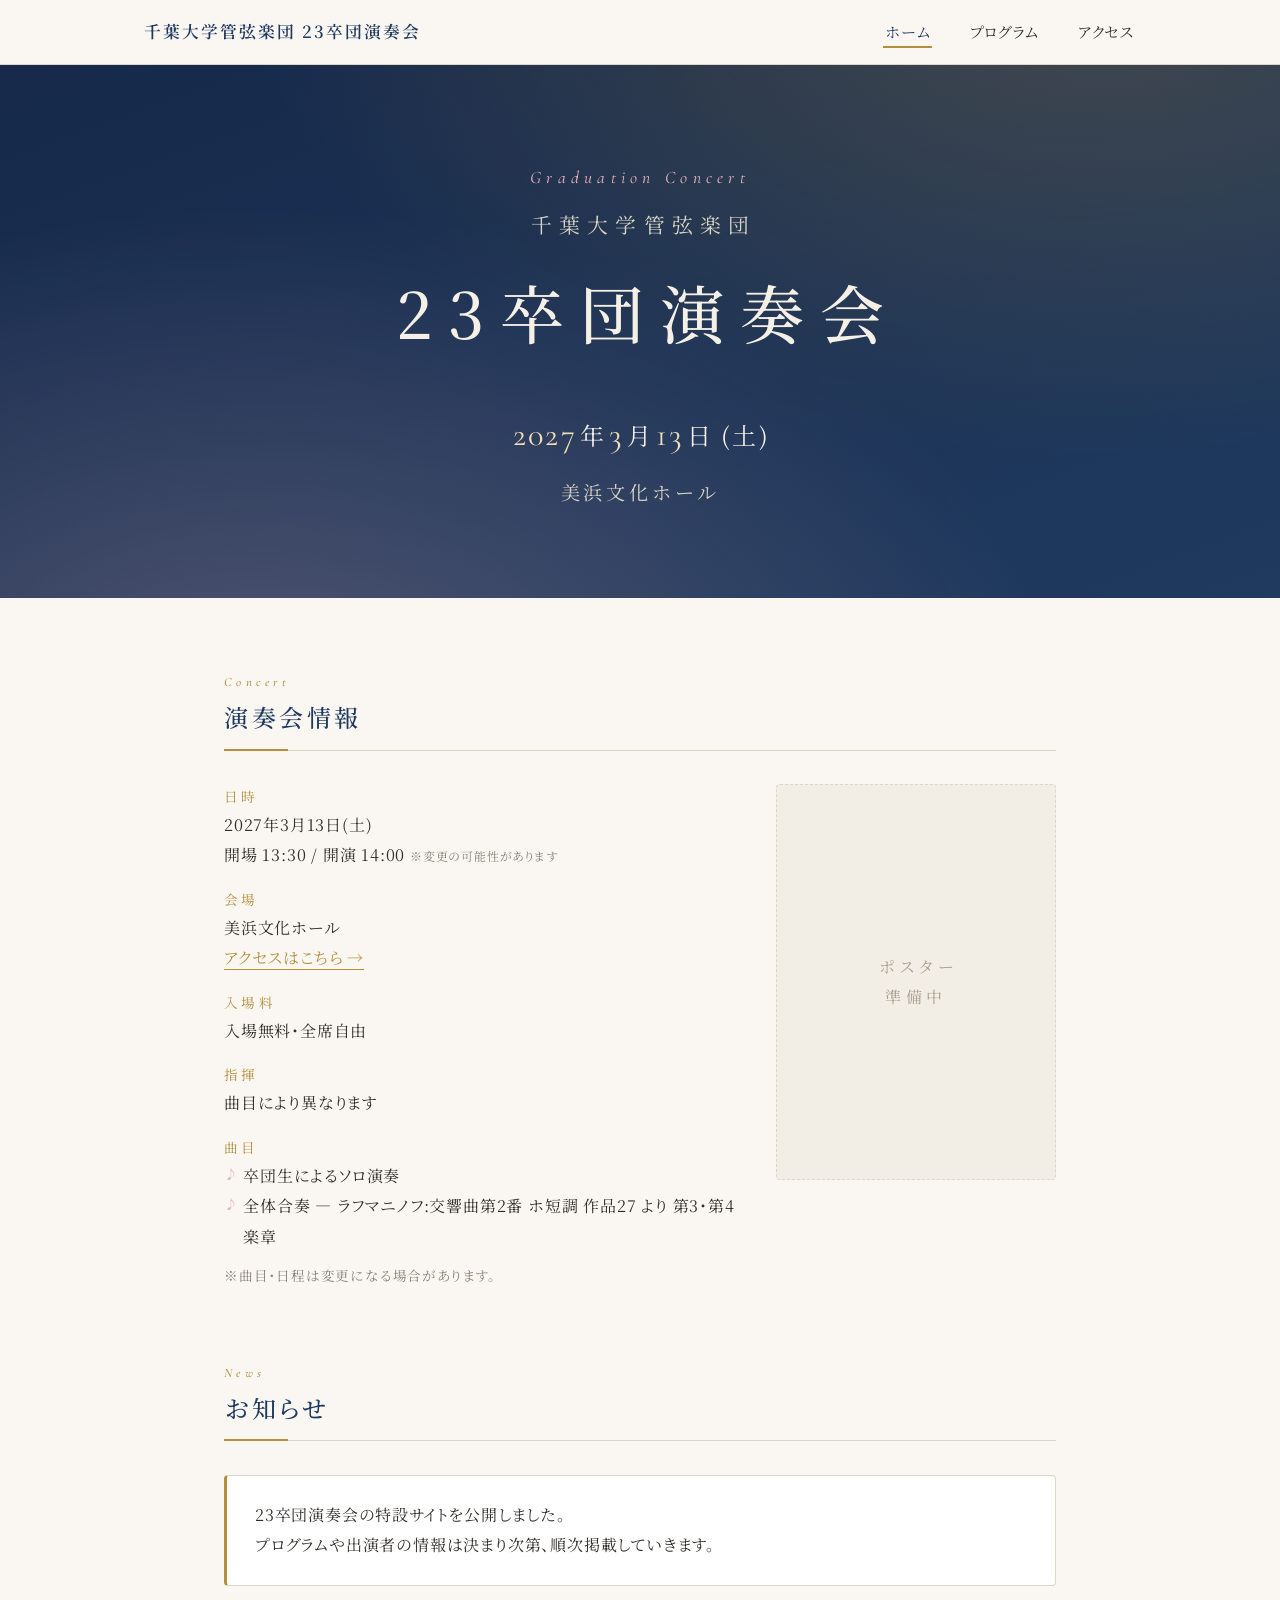
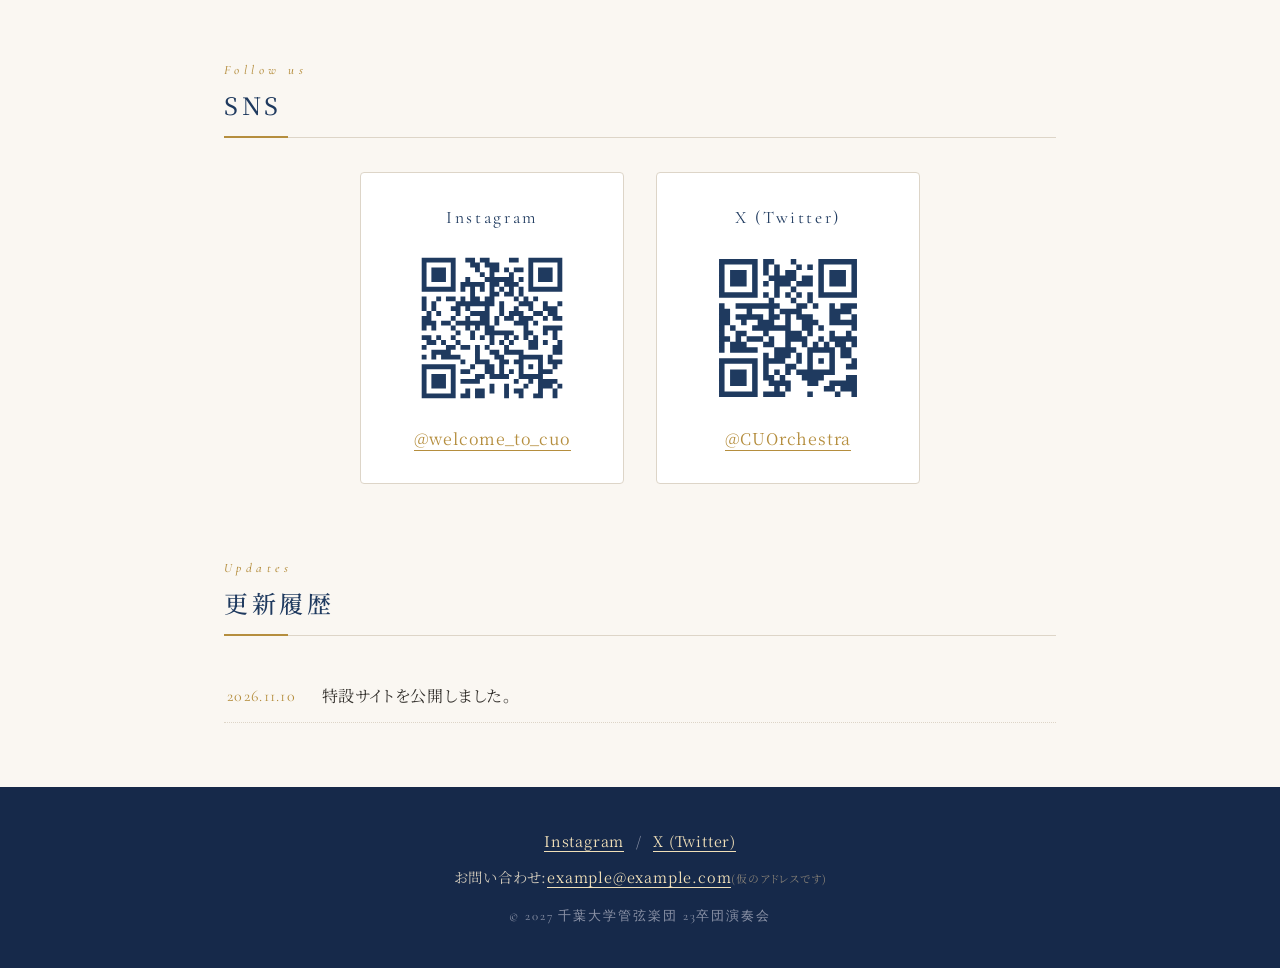
==== index.html @ 86082052 "全曲を調性・作品番号つきの正式名称に変更 Co-Authored-By: Claude Fable 5 <noreply@anthropic.com>" ====
<!DOCTYPE html>
<html lang="ja">
<head>
	<meta charset="utf-8">
	<meta name="viewport" content="width=device-width, initial-scale=1">
	<title>千葉大学管弦楽団 23卒団演奏会|2027年3月13日 美浜文化ホール</title>
	<meta name="description" content="千葉大学管弦楽団23卒団演奏会 — 2027年3月13日(土) 美浜文化ホールにて開催。卒団生によるソロステージとラフマニノフ交響曲第2番をお届けします。">
	<link rel="icon" href="data:image/svg+xml,<svg xmlns='http://www.w3.org/2000/svg' viewBox='0 0 100 100'><text y='.9em' font-size='90'>🎻</text></svg>">
	<link rel="preconnect" href="https://fonts.googleapis.com">
	<link rel="preconnect" href="https://fonts.gstatic.com" crossorigin>
	<link href="https://fonts.googleapis.com/css2?family=Noto+Serif+JP:wght@400;500;600&family=Cormorant+Garamond:ital,wght@0,500;0,600;1,500&display=swap" rel="stylesheet">
	<link rel="stylesheet" href="css/style.css">
</head>
<body>

	<!-- ===== スマホ用メニュー ===== -->
	<div class="sp-menu">
		<input type="checkbox" id="navtgl">
		<label for="navtgl" class="menu-open"><span></span></label>
		<label for="navtgl" class="menu-close"></label>
		<nav class="menu">
			<ul>
				<li><a href="index.html">ホーム</a></li>
				<li><a href="program.html">プログラム</a></li>
				<li><a href="access.html">アクセス</a></li>
			</ul>
		</nav>
	</div>

	<!-- ===== PC用メニュー ===== -->
	<header class="site-header">
		<div class="header-inner">
			<a href="index.html" class="site-title">千葉大学管弦楽団 23卒団演奏会</a>
			<nav>
				<ul class="navbar">
					<li><a href="index.html" class="current">ホーム</a></li>
					<li><a href="program.html">プログラム</a></li>
					<li><a href="access.html">アクセス</a></li>
				</ul>
			</nav>
		</div>
	</header>

	<!-- ===== メインビジュアル ===== -->
	<div class="hero">
		<p class="hero-sub">Graduation Concert</p>
		<p class="hero-org">千葉大学管弦楽団</p>
		<h1 class="hero-title">23卒団演奏会</h1>
		<p class="hero-date"><span class="num">2027</span>年<span class="num">3</span>月<span class="num">13</span>日<span class="dow">(土)</span></p>
		<p class="hero-place">美浜文化ホール</p>
	</div>

	<main>

		<!-- ===== 演奏会情報 ===== -->
		<section class="section">
			<h2 class="headline"><span class="en">Concert</span>演奏会情報</h2>

			<div class="concert-grid">
				<div class="concert-info">
					<!-- ▼▼▼ ここから演奏会情報の編集部分 ▼▼▼ -->
					<dl class="info-list">
						<dt>日時</dt>
						<dd>2027年3月13日(土)<br>
							開場 13:30 / 開演 14:00 <small>※変更の可能性があります</small></dd>
						<dt>会場</dt>
						<dd>美浜文化ホール<br>
							<a href="access.html" class="text-link">アクセスはこちら →</a></dd>
						<dt>入場料</dt>
						<dd>入場無料・全席自由</dd>
						<dt>指揮</dt>
						<dd>曲目により異なります</dd>
						<dt>曲目</dt>
						<dd>
							<ul class="program-list">
								<li>卒団生によるソロ演奏</li>
								<li>全体合奏 — ラフマニノフ:交響曲第2番 ホ短調 作品27 より 第3・第4楽章</li>
							</ul>
							<p class="note">※曲目・日程は変更になる場合があります。</p>
						</dd>
					</dl>
					<!-- ▲▲▲ ここまで演奏会情報の編集部分 ▲▲▲ -->
				</div>

				<div class="poster">
					<!-- ▼▼▼ ポスターができたら下の div を消して <img src="img/poster.jpg" alt="23卒団演奏会ポスター"> に差し替え ▼▼▼ -->
					<div class="poster-placeholder">
						<p>ポスター<br>準備中</p>
					</div>
					<!-- ▲▲▲ ここまでポスター ▲▲▲ -->
				</div>
			</div>
		</section>

		<!-- ===== お知らせ ===== -->
		<section class="section">
			<h2 class="headline"><span class="en">News</span>お知らせ</h2>
			<!-- ▼▼▼ ここからお知らせの編集部分 ▼▼▼ -->
			<div class="news-box">
				<p>23卒団演奏会の特設サイトを公開しました。<br>
				プログラムや出演者の情報は決まり次第、順次掲載していきます。</p>
			</div>
			<!-- ▲▲▲ ここまでお知らせの編集部分 ▲▲▲ -->
		</section>

		<!-- ===== SNS ===== -->
		<section class="section">
			<h2 class="headline"><span class="en">Follow us</span>SNS</h2>
			<!-- ▼▼▼ ここからSNSの編集部分 ▼▼▼ -->
			<div class="sns-grid">
				<div class="sns-card">
					<p class="sns-name">Instagram</p>
					<img src="img/qr-instagram.svg" alt="InstagramのQRコード" class="sns-qr">
					<a href="https://www.instagram.com/welcome_to_cuo/" target="_blank" rel="noopener" class="text-link">@welcome_to_cuo</a>
				</div>
				<div class="sns-card">
					<p class="sns-name">X (Twitter)</p>
					<img src="img/qr-x.svg" alt="X(Twitter)のQRコード" class="sns-qr">
					<a href="https://x.com/CUOrchestra" target="_blank" rel="noopener" class="text-link">@CUOrchestra</a>
				</div>
			</div>
			<!-- ▲▲▲ ここまでSNSの編集部分 ▲▲▲ -->
		</section>

		<!-- ===== 更新履歴 ===== -->
		<section class="section">
			<h2 class="headline"><span class="en">Updates</span>更新履歴</h2>
			<!-- ▼▼▼ 新しい更新を一番上に追加していく ▼▼▼ -->
			<ul class="update-list">
				<li>
					<time datetime="2026-11-10">2026.11.10</time>
					<p>特設サイトを公開しました。</p>
				</li>
			</ul>
			<!-- ▲▲▲ ここまで更新履歴 ▲▲▲ -->
		</section>

	</main>

	<footer class="site-footer">
		<!-- ▼▼▼ 連絡先を入れてください ▼▼▼ -->
		<p class="footer-sns">
			<a href="https://www.instagram.com/welcome_to_cuo/" target="_blank" rel="noopener" class="text-link">Instagram</a><span class="sep">/</span><a href="https://x.com/CUOrchestra" target="_blank" rel="noopener" class="text-link">X (Twitter)</a>
		</p>
		<p class="footer-contact">お問い合わせ:<a href="mailto:example@example.com" class="text-link">example@example.com</a><small>(仮のアドレスです)</small></p>
		<p class="copyright">&copy; 2027 千葉大学管弦楽団 23卒団演奏会</p>
		<!-- ▲▲▲ ここまでフッター ▲▲▲ -->
	</footer>

</body>
</html>
---- css/style.css ----
/* =========================================================
   卒業演奏会 2027 サイト共通スタイル
   配色を変えたいときは下の :root の色コードを書き換えるだけでOK
   ========================================================= */
:root {
	--bg: #faf7f2;          /* ページ背景(生成り) */
	--ink: #33302c;         /* 基本の文字色 */
	--navy: #1f3a5f;        /* メインカラー(紺) */
	--navy-deep: #16294a;   /* 濃い紺(ヒーロー背景) */
	--gold: #b58e3e;        /* アクセント(金) */
	--sakura: #e8b4bc;      /* さしいろ(桜) */
	--line: #ddd5c8;        /* 罫線 */
	--serif: "Noto Serif JP", "Hiragino Mincho ProN", "Yu Mincho", serif;
	--latin: "Cormorant Garamond", Georgia, serif;
}

* { margin: 0; padding: 0; box-sizing: border-box; }

html { scroll-behavior: smooth; }

body {
	font-family: var(--serif);
	background: var(--bg);
	color: var(--ink);
	line-height: 1.9;
	letter-spacing: 0.05em;
	font-feature-settings: "palt";
}

img { max-width: 100%; height: auto; display: block; }
ul { list-style: none; }
a { color: var(--navy); }

small { font-size: 0.75em; color: #8a8378; }

.text-link {
	color: var(--gold);
	text-decoration: none;
	border-bottom: 1px solid currentColor;
	transition: opacity 0.2s;
}
.text-link:hover { opacity: 0.6; }

.note { font-size: 0.85rem; color: #8a8378; margin-top: 0.8em; }

/* =========================
   ヘッダー(PC)
   ========================= */
.site-header {
	position: sticky;
	top: 0;
	z-index: 100;
	background: rgba(250, 247, 242, 0.92);
	backdrop-filter: blur(8px);
	border-bottom: 1px solid var(--line);
}

.header-inner {
	max-width: 1040px;
	margin: 0 auto;
	padding: 0 24px;
	display: flex;
	align-items: center;
	justify-content: space-between;
	height: 64px;
}

.site-title {
	font-size: 1.05rem;
	font-weight: 600;
	text-decoration: none;
	color: var(--navy);
	letter-spacing: 0.12em;
}

.navbar {
	display: flex;
	gap: 2.2em;
}

.navbar a {
	text-decoration: none;
	font-size: 0.95rem;
	color: var(--ink);
	padding: 4px 2px;
	border-bottom: 2px solid transparent;
	transition: color 0.2s, border-color 0.2s;
}

.navbar a:hover,
.navbar a.current {
	color: var(--navy);
	border-bottom-color: var(--gold);
}

/* =========================
   スマホ用メニュー
   ========================= */
.sp-menu { display: none; }

/* =========================
   メインビジュアル
   ========================= */
.hero {
	background:
		radial-gradient(ellipse at 20% 120%, rgba(232, 180, 188, 0.25), transparent 55%),
		radial-gradient(ellipse at 85% -20%, rgba(181, 142, 62, 0.28), transparent 55%),
		linear-gradient(160deg, var(--navy-deep), var(--navy));
	color: #f5f0e6;
	text-align: center;
	padding: 96px 24px 88px;
}

.hero-sub {
	font-family: var(--latin);
	font-style: italic;
	font-size: 1.1rem;
	letter-spacing: 0.3em;
	color: var(--sakura);
	margin-bottom: 0.6em;
}

.hero-org {
	font-size: clamp(1rem, 2.8vw, 1.3rem);
	letter-spacing: 0.35em;
	text-indent: 0.35em;
	color: #d8d2c4;
	margin-bottom: 0.3em;
}

.hero-title {
	font-size: clamp(2.4rem, 7vw, 4rem);
	font-weight: 500;
	letter-spacing: 0.25em;
	text-indent: 0.25em; /* 中央揃えのバランス調整 */
	margin-bottom: 0.5em;
}

.hero-date {
	font-size: clamp(1.1rem, 3vw, 1.5rem);
	letter-spacing: 0.1em;
}

.hero-date .num {
	font-family: var(--latin);
	font-size: 1.35em;
	color: #f0dfb8;
	padding: 0 0.08em;
}

.hero-date .dow { margin-left: 0.3em; }

.hero-place {
	margin-top: 0.4em;
	font-size: clamp(1rem, 2.5vw, 1.2rem);
	letter-spacing: 0.2em;
	color: #d8d2c4;
}

/* 下層ページの小さいヒーロー */
.page-hero {
	background: linear-gradient(160deg, var(--navy-deep), var(--navy));
	color: #f5f0e6;
	text-align: center;
	padding: 56px 24px 48px;
}

.page-title {
	font-size: clamp(1.6rem, 4vw, 2.2rem);
	font-weight: 500;
	letter-spacing: 0.3em;
	text-indent: 0.3em;
}

/* =========================
   セクション共通
   ========================= */
main {
	max-width: 880px;
	margin: 0 auto;
	padding: 24px 24px 64px;
}

.section { margin-top: 72px; }
.section:first-child { margin-top: 48px; }

.headline {
	font-size: 1.5rem;
	font-weight: 500;
	letter-spacing: 0.15em;
	color: var(--navy);
	padding-bottom: 0.4em;
	border-bottom: 1px solid var(--line);
	position: relative;
	margin-bottom: 1.4em;
}

.headline::after {
	content: "";
	position: absolute;
	left: 0;
	bottom: -1px;
	width: 64px;
	height: 2px;
	background: var(--gold);
}

.headline .en {
	display: block;
	font-family: var(--latin);
	font-style: italic;
	font-size: 0.8rem;
	letter-spacing: 0.35em;
	color: var(--gold);
}

.lead { margin-bottom: 1.4em; }

/* =========================
   演奏会情報
   ========================= */
.concert-grid {
	display: grid;
	grid-template-columns: 1fr 280px;
	gap: 40px;
	align-items: start;
}

.info-list dt {
	font-size: 0.85rem;
	letter-spacing: 0.25em;
	color: var(--gold);
	margin-top: 1.2em;
}

.info-list dt:first-child { margin-top: 0; }

.info-list dd { margin-left: 0; }

.program-list li {
	padding-left: 1.2em;
	position: relative;
}

.program-list li::before {
	content: "♪";
	position: absolute;
	left: 0;
	color: var(--sakura);
	font-size: 0.85em;
}

.poster-placeholder {
	aspect-ratio: 1 / 1.414; /* A判ポスター比率 */
	border: 1px dashed var(--line);
	background: #f3eee5;
	display: grid;
	place-items: center;
	text-align: center;
	color: #a89f8f;
	letter-spacing: 0.3em;
	text-indent: 0.3em;
	border-radius: 4px;
}

.poster img {
	border-radius: 4px;
	box-shadow: 0 8px 24px rgba(51, 48, 44, 0.15);
}

/* =========================
   お知らせ・更新履歴
   ========================= */
.news-box {
	background: #fff;
	border: 1px solid var(--line);
	border-left: 3px solid var(--gold);
	border-radius: 4px;
	padding: 24px 28px;
}

.update-list li {
	display: flex;
	gap: 1.6em;
	padding: 0.7em 0.2em;
	border-bottom: 1px dotted var(--line);
}

.update-list time {
	font-family: var(--latin);
	color: var(--gold);
	white-space: nowrap;
	letter-spacing: 0.08em;
}

.update-list p { margin: 0; }

/* =========================
   プログラムページ
   ========================= */
.solo-table {
	width: 100%;
	border-collapse: collapse;
	background: #fff;
	border: 1px solid var(--line);
	border-radius: 4px;
	overflow: hidden;
	font-size: 0.95rem;
}

.solo-table th,
.solo-table td {
	padding: 0.8em 1.2em;
	text-align: left;
	border-bottom: 1px solid var(--line);
}

.solo-table th {
	background: var(--navy);
	color: #f5f0e6;
	font-weight: 500;
	letter-spacing: 0.15em;
	font-size: 0.85rem;
}

.solo-table tr:last-child td { border-bottom: none; }

.solo-table tr.break td {
	text-align: center;
	background: #faf7ef;
	color: var(--gold);
	font-size: 0.85rem;
	letter-spacing: 0.3em;
	padding: 0.5em 1.2em;
}

.piece-card {
	background: #fff;
	border: 1px solid var(--line);
	border-radius: 4px;
	padding: 36px 32px;
	text-align: center;
}

.composer {
	font-size: 0.9rem;
	letter-spacing: 0.25em;
	color: var(--gold);
}

.piece-title {
	font-size: clamp(1.15rem, 3vw, 1.45rem);
	color: var(--navy);
	margin: 0.5em 0 0.8em;
	line-height: 1.7;
}

.piece-desc {
	max-width: 34em;
	margin: 0 auto;
	text-align: left;
	font-size: 0.95rem;
}

.conductor {
	margin-top: 1.2em;
	letter-spacing: 0.15em;
}

/* =========================
   SNS
   ========================= */
.sns-grid {
	display: grid;
	grid-template-columns: 1fr 1fr;
	gap: 32px;
	max-width: 560px;
	margin: 0 auto;
}

.sns-card {
	background: #fff;
	border: 1px solid var(--line);
	border-radius: 4px;
	padding: 28px 24px;
	text-align: center;
}

.sns-name {
	font-family: var(--latin);
	font-size: 1.1rem;
	letter-spacing: 0.15em;
	color: var(--navy);
	margin-bottom: 0.8em;
}

.sns-qr {
	width: 160px;
	margin: 0 auto 1em;
}

/* =========================
   アクセスページ
   ========================= */
.map-container {
	margin-top: 32px;
	aspect-ratio: 16 / 9;
	border-radius: 4px;
	overflow: hidden;
	border: 1px solid var(--line);
}

.map-container iframe {
	width: 100%;
	height: 100%;
	border: 0;
}

/* =========================
   フッター
   ========================= */
.site-footer {
	background: var(--navy-deep);
	color: #cfc8ba;
	text-align: center;
	padding: 40px 24px;
	font-size: 0.9rem;
}

.site-footer .text-link { color: #f0dfb8; }

.footer-sns { margin-bottom: 0.6em; }
.footer-sns .sep { margin: 0 0.8em; color: #8d94a8; }

.copyright {
	margin-top: 1em;
	font-family: var(--latin);
	letter-spacing: 0.15em;
	font-size: 0.8rem;
	color: #8d94a8;
}

/* =========================================================
   スマホ対応(768px以下)
   ========================================================= */
@media (max-width: 768px) {

	.site-header { display: none; }

	.concert-grid {
		grid-template-columns: 1fr;
	}

	.poster { max-width: 260px; margin: 0 auto; }

	.update-list li { flex-direction: column; gap: 0; }

	.sns-grid { grid-template-columns: 1fr; max-width: 280px; }

	.solo-table { font-size: 0.85rem; }
	.solo-table th, .solo-table td { padding: 0.7em 0.8em; }

	/* ---- ハンバーガーメニュー ---- */
	.sp-menu { display: block; }

	.sp-menu input { display: none; }

	.menu-open {
		position: fixed;
		top: 14px;
		right: 14px;
		z-index: 300;
		width: 48px;
		height: 48px;
		background: var(--navy);
		border-radius: 50%;
		cursor: pointer;
		box-shadow: 0 2px 10px rgba(0, 0, 0, 0.25);
	}

	.menu-open span,
	.menu-open span::before,
	.menu-open span::after {
		content: "";
		position: absolute;
		left: 13px;
		width: 22px;
		height: 2px;
		background: #f5f0e6;
		transition: 0.3s;
	}

	.menu-open span { top: 23px; }
	.menu-open span::before { left: 0; top: -7px; }
	.menu-open span::after { left: 0; top: 7px; }

	#navtgl:checked ~ .menu-open span { background: transparent; }
	#navtgl:checked ~ .menu-open span::before { top: 0; transform: rotate(45deg); }
	#navtgl:checked ~ .menu-open span::after { top: 0; transform: rotate(-45deg); }

	.menu-close {
		position: fixed;
		inset: 0;
		z-index: 200;
		background: rgba(22, 41, 74, 0.5);
		opacity: 0;
		pointer-events: none;
		transition: opacity 0.3s;
	}

	#navtgl:checked ~ .menu-close {
		opacity: 1;
		pointer-events: auto;
	}

	.menu {
		position: fixed;
		top: 0;
		right: 0;
		z-index: 250;
		width: min(72vw, 300px);
		height: 100dvh;
		background: var(--bg);
		padding: 88px 32px;
		transform: translateX(100%);
		transition: transform 0.3s;
	}

	#navtgl:checked ~ .menu { transform: translateX(0); }

	.menu a {
		display: block;
		padding: 0.9em 0;
		text-decoration: none;
		color: var(--ink);
		letter-spacing: 0.15em;
		border-bottom: 1px solid var(--line);
	}
}
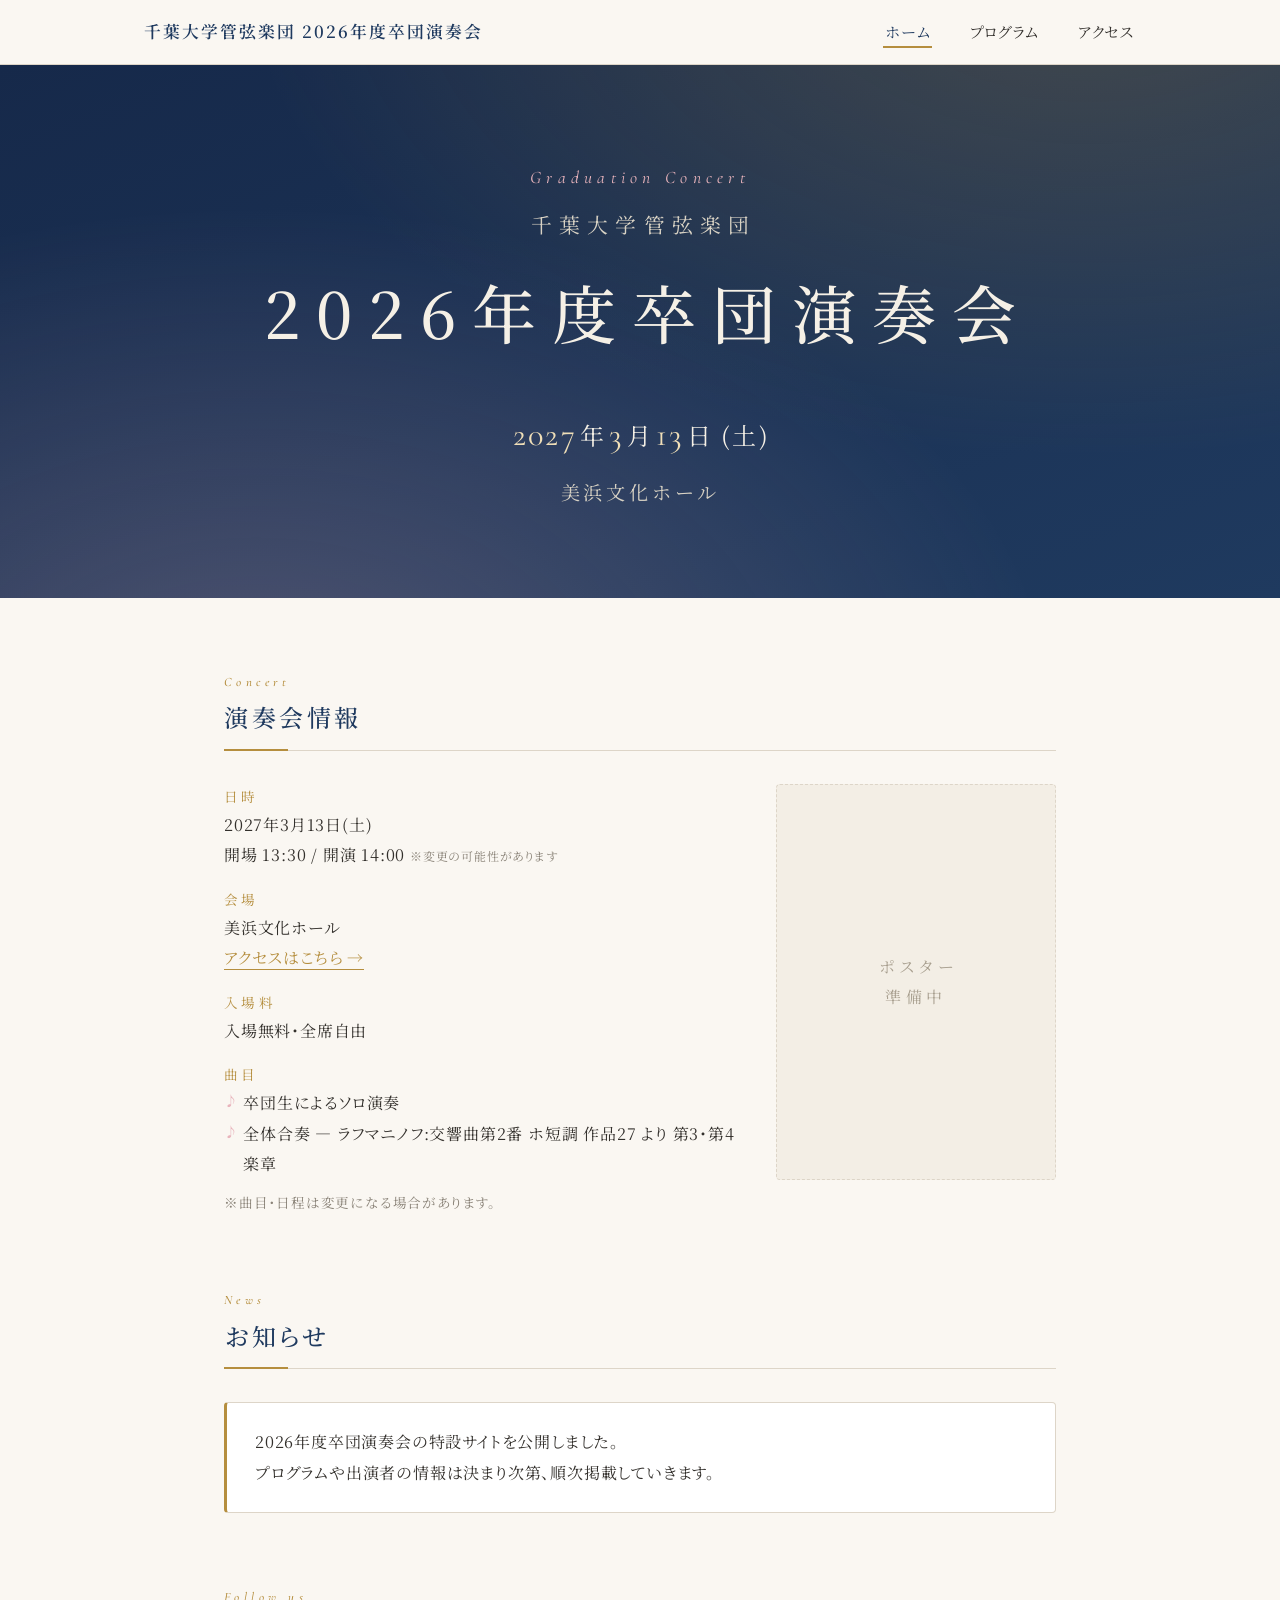
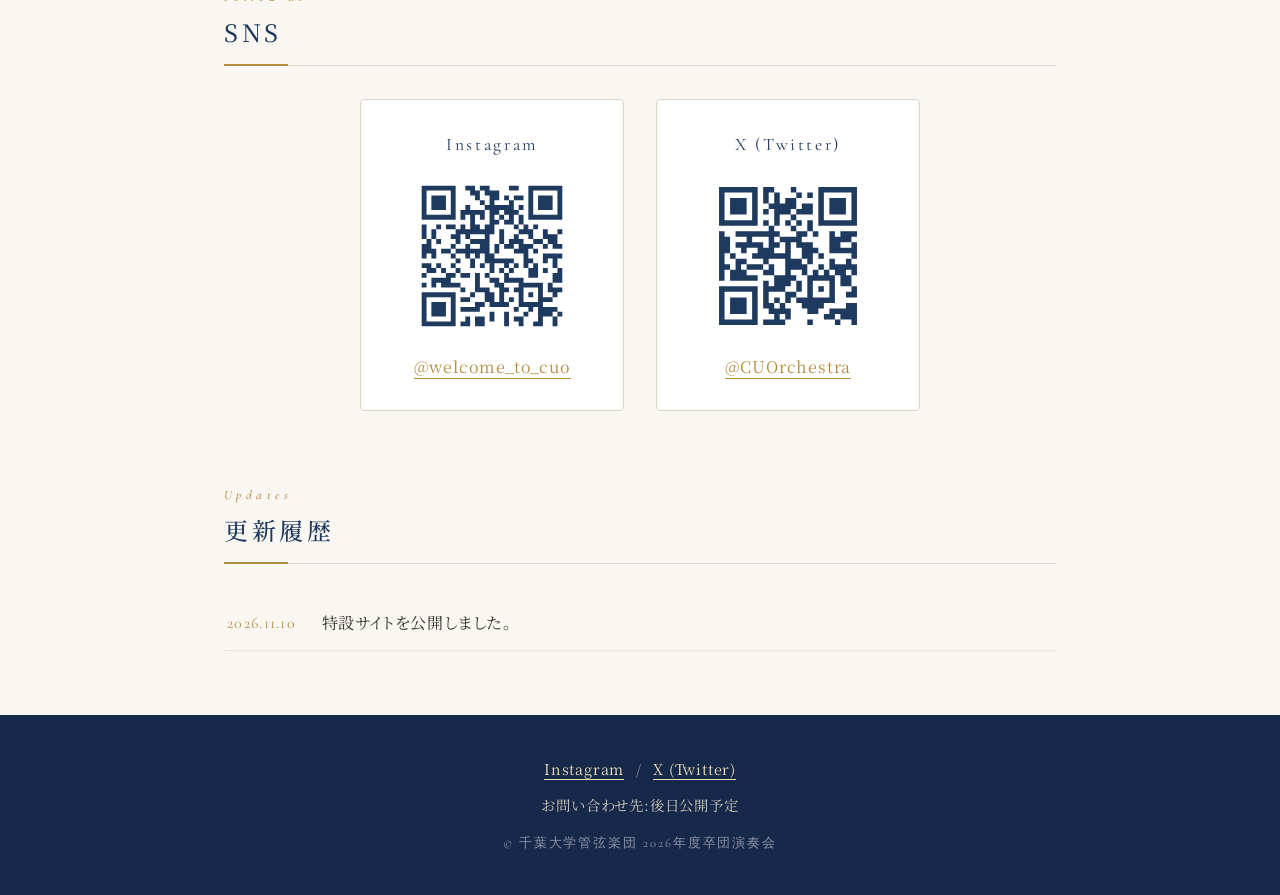
==== commit 54b59f63: "名称を「2026年度卒団演奏会」に統一し、指揮の表記と仮の連絡先を削除 - サイト名・タイトル・コピーライトを「23卒団演奏会」から「2026年度卒団演奏会」に変更 - 指揮の表記を削除(サイトには記" ====
--- a/index.html
+++ b/index.html
@@ -3,8 +3,8 @@
 <head>
 	<meta charset="utf-8">
 	<meta name="viewport" content="width=device-width, initial-scale=1">
-	<title>千葉大学管弦楽団 23卒団演奏会|2027年3月13日 美浜文化ホール</title>
-	<meta name="description" content="千葉大学管弦楽団23卒団演奏会 — 2027年3月13日(土) 美浜文化ホールにて開催。卒団生によるソロステージとラフマニノフ交響曲第2番をお届けします。">
+	<title>千葉大学管弦楽団 2026年度卒団演奏会|2027年3月13日 美浜文化ホール</title>
+	<meta name="description" content="千葉大学管弦楽団2026年度卒団演奏会 — 2027年3月13日(土) 美浜文化ホールにて開催。卒団生によるソロステージとラフマニノフ交響曲第2番をお届けします。">
 	<link rel="icon" href="data:image/svg+xml,<svg xmlns='http://www.w3.org/2000/svg' viewBox='0 0 100 100'><text y='.9em' font-size='90'>🎻</text></svg>">
 	<link rel="preconnect" href="https://fonts.googleapis.com">
 	<link rel="preconnect" href="https://fonts.gstatic.com" crossorigin>
@@ -30,7 +30,7 @@
 	<!-- ===== PC用メニュー ===== -->
 	<header class="site-header">
 		<div class="header-inner">
-			<a href="index.html" class="site-title">千葉大学管弦楽団 23卒団演奏会</a>
+			<a href="index.html" class="site-title">千葉大学管弦楽団 2026年度卒団演奏会</a>
 			<nav>
 				<ul class="navbar">
 					<li><a href="index.html" class="current">ホーム</a></li>
@@ -45,7 +45,7 @@
 	<div class="hero">
 		<p class="hero-sub">Graduation Concert</p>
 		<p class="hero-org">千葉大学管弦楽団</p>
-		<h1 class="hero-title">23卒団演奏会</h1>
+		<h1 class="hero-title">2026年度卒団演奏会</h1>
 		<p class="hero-date"><span class="num">2027</span>年<span class="num">3</span>月<span class="num">13</span>日<span class="dow">(土)</span></p>
 		<p class="hero-place">美浜文化ホール</p>
 	</div>
@@ -68,8 +68,6 @@
 							<a href="access.html" class="text-link">アクセスはこちら →</a></dd>
 						<dt>入場料</dt>
 						<dd>入場無料・全席自由</dd>
-						<dt>指揮</dt>
-						<dd>曲目により異なります</dd>
 						<dt>曲目</dt>
 						<dd>
 							<ul class="program-list">
@@ -83,7 +81,7 @@
 				</div>
 
 				<div class="poster">
-					<!-- ▼▼▼ ポスターができたら下の div を消して <img src="img/poster.jpg" alt="23卒団演奏会ポスター"> に差し替え ▼▼▼ -->
+					<!-- ▼▼▼ ポスターができたら下の div を消して <img src="img/poster.jpg" alt="2026年度卒団演奏会ポスター"> に差し替え ▼▼▼ -->
 					<div class="poster-placeholder">
 						<p>ポスター<br>準備中</p>
 					</div>
@@ -97,7 +95,7 @@
 			<h2 class="headline"><span class="en">News</span>お知らせ</h2>
 			<!-- ▼▼▼ ここからお知らせの編集部分 ▼▼▼ -->
 			<div class="news-box">
-				<p>23卒団演奏会の特設サイトを公開しました。<br>
+				<p>2026年度卒団演奏会の特設サイトを公開しました。<br>
 				プログラムや出演者の情報は決まり次第、順次掲載していきます。</p>
 			</div>
 			<!-- ▲▲▲ ここまでお知らせの編集部分 ▲▲▲ -->
@@ -142,8 +140,8 @@
 		<p class="footer-sns">
 			<a href="https://www.instagram.com/welcome_to_cuo/" target="_blank" rel="noopener" class="text-link">Instagram</a><span class="sep">/</span><a href="https://x.com/CUOrchestra" target="_blank" rel="noopener" class="text-link">X (Twitter)</a>
 		</p>
-		<p class="footer-contact">お問い合わせ:<a href="mailto:example@example.com" class="text-link">example@example.com</a><small>(仮のアドレスです)</small></p>
-		<p class="copyright">&copy; 2027 千葉大学管弦楽団 23卒団演奏会</p>
+		<p class="footer-contact">お問い合わせ先:後日公開予定</p>
+		<p class="copyright">&copy; 千葉大学管弦楽団 2026年度卒団演奏会</p>
 		<!-- ▲▲▲ ここまでフッター ▲▲▲ -->
 	</footer>
 
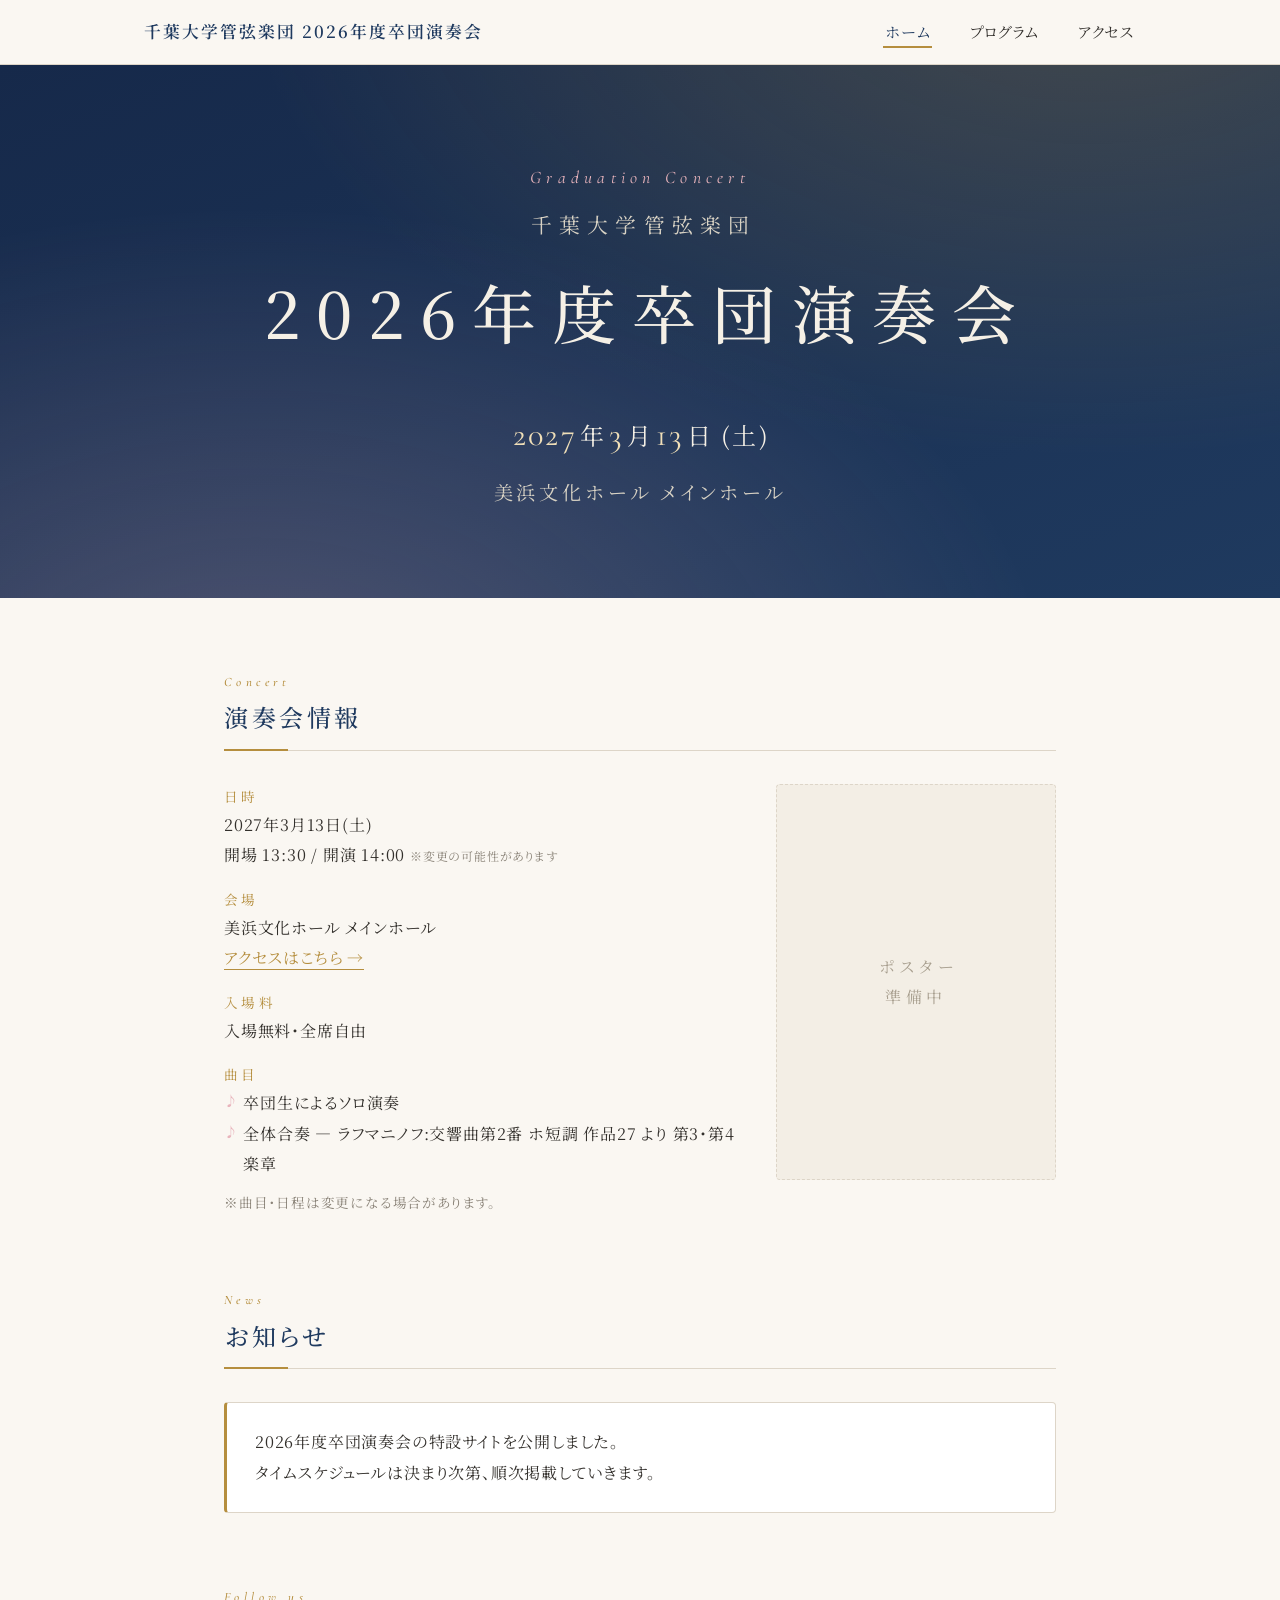
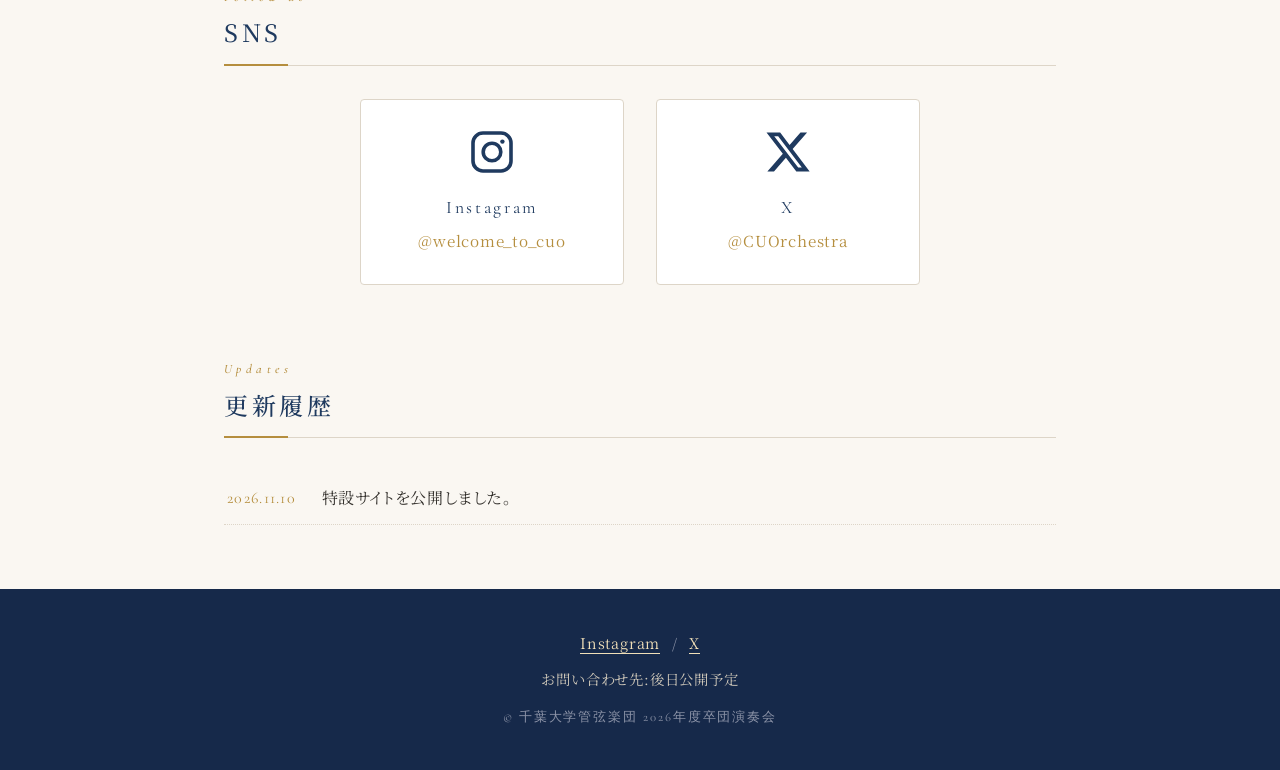
==== commit d6d5bfc9: "SNSをQRからアイコンリンクに変更、プログラム・会場表記などを更新 - SNSカードをQRコードからロゴアイコン＋全体タップ可能なリンクに変更 - 「X (Twitter)」の表記を「X」に統一 -" ====
--- a/index.html
+++ b/index.html
@@ -47,7 +47,7 @@
 		<p class="hero-org">千葉大学管弦楽団</p>
 		<h1 class="hero-title">2026年度卒団演奏会</h1>
 		<p class="hero-date"><span class="num">2027</span>年<span class="num">3</span>月<span class="num">13</span>日<span class="dow">(土)</span></p>
-		<p class="hero-place">美浜文化ホール</p>
+		<p class="hero-place">美浜文化ホール メインホール</p>
 	</div>
 
 	<main>
@@ -64,7 +64,7 @@
 						<dd>2027年3月13日(土)<br>
 							開場 13:30 / 開演 14:00 <small>※変更の可能性があります</small></dd>
 						<dt>会場</dt>
-						<dd>美浜文化ホール<br>
+						<dd>美浜文化ホール メインホール<br>
 							<a href="access.html" class="text-link">アクセスはこちら →</a></dd>
 						<dt>入場料</dt>
 						<dd>入場無料・全席自由</dd>
@@ -96,7 +96,7 @@
 			<!-- ▼▼▼ ここからお知らせの編集部分 ▼▼▼ -->
 			<div class="news-box">
 				<p>2026年度卒団演奏会の特設サイトを公開しました。<br>
-				プログラムや出演者の情報は決まり次第、順次掲載していきます。</p>
+				タイムスケジュールは決まり次第、順次掲載していきます。</p>
 			</div>
 			<!-- ▲▲▲ ここまでお知らせの編集部分 ▲▲▲ -->
 		</section>
@@ -106,16 +106,16 @@
 			<h2 class="headline"><span class="en">Follow us</span>SNS</h2>
 			<!-- ▼▼▼ ここからSNSの編集部分 ▼▼▼ -->
 			<div class="sns-grid">
-				<div class="sns-card">
+				<a href="https://www.instagram.com/welcome_to_cuo/" target="_blank" rel="noopener" class="sns-card">
+					<img src="img/icon-instagram.svg" alt="" class="sns-icon">
 					<p class="sns-name">Instagram</p>
-					<img src="img/qr-instagram.svg" alt="InstagramのQRコード" class="sns-qr">
-					<a href="https://www.instagram.com/welcome_to_cuo/" target="_blank" rel="noopener" class="text-link">@welcome_to_cuo</a>
-				</div>
-				<div class="sns-card">
-					<p class="sns-name">X (Twitter)</p>
-					<img src="img/qr-x.svg" alt="X(Twitter)のQRコード" class="sns-qr">
-					<a href="https://x.com/CUOrchestra" target="_blank" rel="noopener" class="text-link">@CUOrchestra</a>
-				</div>
+					<p class="sns-account">@welcome_to_cuo</p>
+				</a>
+				<a href="https://x.com/CUOrchestra" target="_blank" rel="noopener" class="sns-card">
+					<img src="img/icon-x.svg" alt="" class="sns-icon">
+					<p class="sns-name">X</p>
+					<p class="sns-account">@CUOrchestra</p>
+				</a>
 			</div>
 			<!-- ▲▲▲ ここまでSNSの編集部分 ▲▲▲ -->
 		</section>
@@ -138,7 +138,7 @@
 	<footer class="site-footer">
 		<!-- ▼▼▼ 連絡先を入れてください ▼▼▼ -->
 		<p class="footer-sns">
-			<a href="https://www.instagram.com/welcome_to_cuo/" target="_blank" rel="noopener" class="text-link">Instagram</a><span class="sep">/</span><a href="https://x.com/CUOrchestra" target="_blank" rel="noopener" class="text-link">X (Twitter)</a>
+			<a href="https://www.instagram.com/welcome_to_cuo/" target="_blank" rel="noopener" class="text-link">Instagram</a><span class="sep">/</span><a href="https://x.com/CUOrchestra" target="_blank" rel="noopener" class="text-link">X</a>
 		</p>
 		<p class="footer-contact">お問い合わせ先:後日公開予定</p>
 		<p class="copyright">&copy; 千葉大学管弦楽団 2026年度卒団演奏会</p>
--- a/css/style.css
+++ b/css/style.css
@@ -379,11 +379,20 @@
 }
 
 .sns-card {
+	display: block;
 	background: #fff;
 	border: 1px solid var(--line);
 	border-radius: 4px;
 	padding: 28px 24px;
 	text-align: center;
+	text-decoration: none;
+	color: inherit;
+	transition: border-color 0.2s, box-shadow 0.2s;
+}
+
+.sns-card:hover {
+	border-color: var(--gold);
+	box-shadow: 0 4px 16px rgba(51, 48, 44, 0.1);
 }
 
 .sns-name {
@@ -391,12 +400,18 @@
 	font-size: 1.1rem;
 	letter-spacing: 0.15em;
 	color: var(--navy);
-	margin-bottom: 0.8em;
-}
-
-.sns-qr {
-	width: 160px;
-	margin: 0 auto 1em;
+	margin-bottom: 0.2em;
+}
+
+.sns-icon {
+	width: 48px;
+	margin: 0 auto 0.9em;
+}
+
+.sns-account {
+	color: var(--gold);
+	font-size: 0.95rem;
+	letter-spacing: 0.05em;
 }
 
 /* =========================
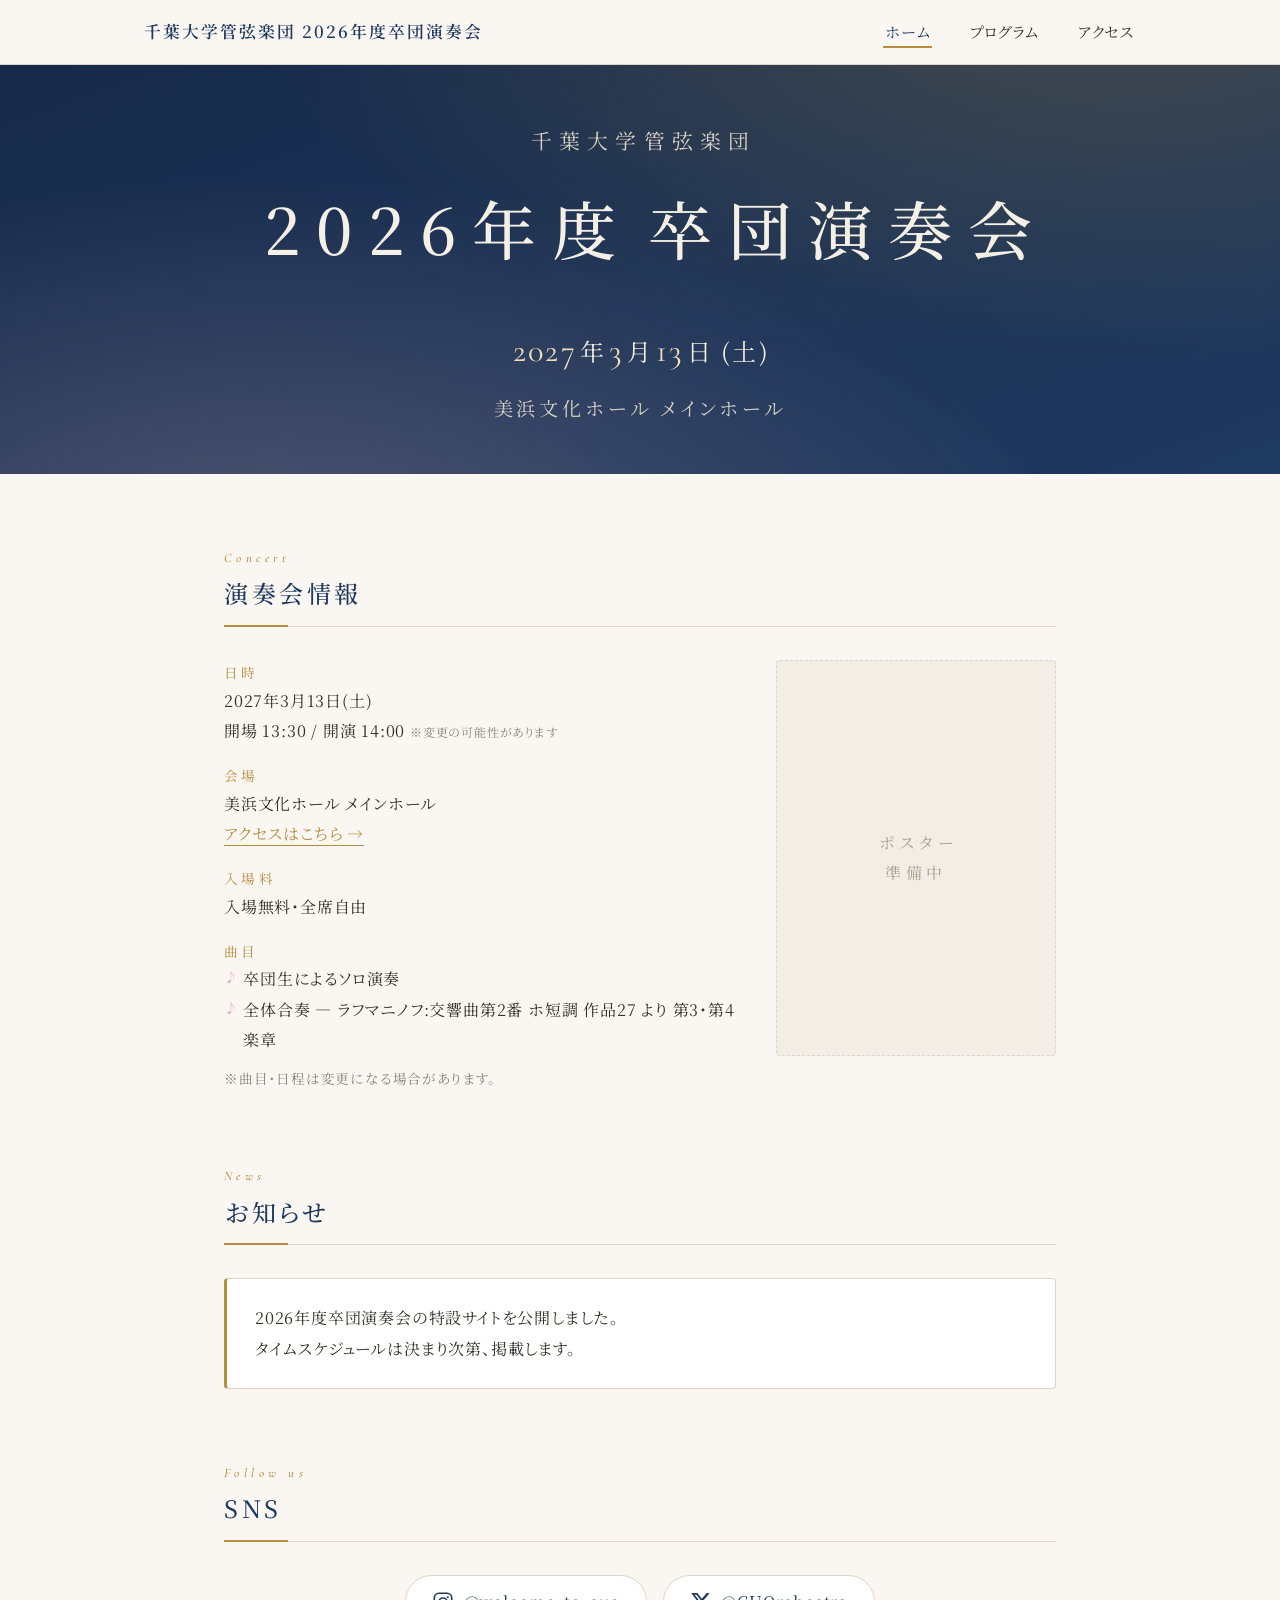
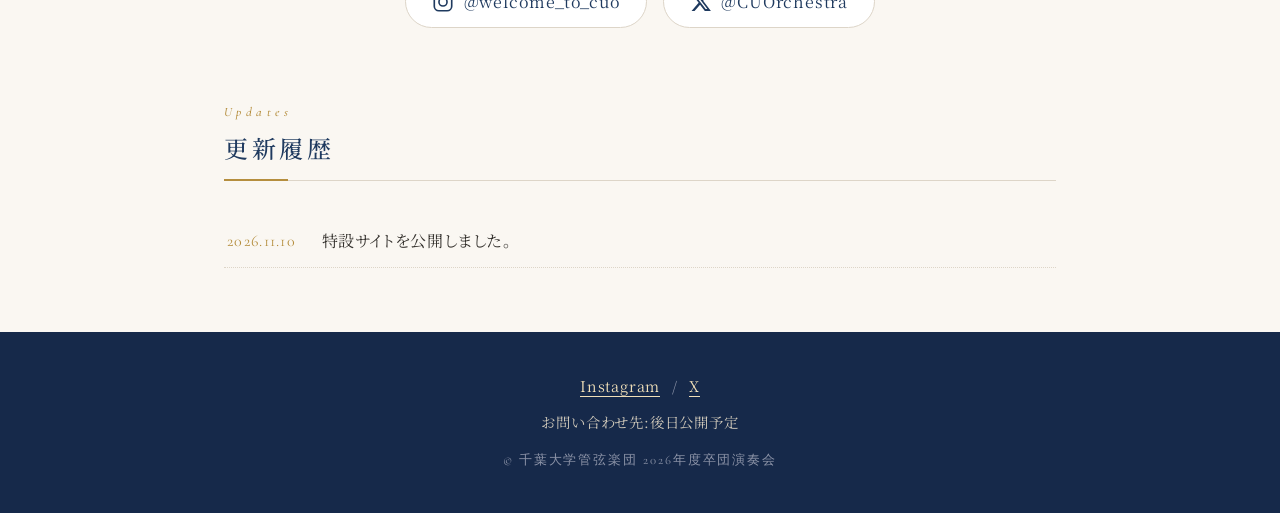
==== commit eac44c5b: "ヒーローの縮小とSNSボタン化、文言・改行の調整 - ヒーローから英字サブタイトルを削除し、上下余白を縮小 - 見出しが「2026年度」「卒団演奏会」の単位でのみ折り返すよう修正 - SNSセクション" ====
--- a/index.html
+++ b/index.html
@@ -43,9 +43,8 @@
 
 	<!-- ===== メインビジュアル ===== -->
 	<div class="hero">
-		<p class="hero-sub">Graduation Concert</p>
 		<p class="hero-org">千葉大学管弦楽団</p>
-		<h1 class="hero-title">2026年度卒団演奏会</h1>
+		<h1 class="hero-title"><span>2026年度</span><span>卒団演奏会</span></h1>
 		<p class="hero-date"><span class="num">2027</span>年<span class="num">3</span>月<span class="num">13</span>日<span class="dow">(土)</span></p>
 		<p class="hero-place">美浜文化ホール メインホール</p>
 	</div>
@@ -96,7 +95,7 @@
 			<!-- ▼▼▼ ここからお知らせの編集部分 ▼▼▼ -->
 			<div class="news-box">
 				<p>2026年度卒団演奏会の特設サイトを公開しました。<br>
-				タイムスケジュールは決まり次第、順次掲載していきます。</p>
+				タイムスケジュールは決まり次第、掲載します。</p>
 			</div>
 			<!-- ▲▲▲ ここまでお知らせの編集部分 ▲▲▲ -->
 		</section>
@@ -105,16 +104,14 @@
 		<section class="section">
 			<h2 class="headline"><span class="en">Follow us</span>SNS</h2>
 			<!-- ▼▼▼ ここからSNSの編集部分 ▼▼▼ -->
-			<div class="sns-grid">
-				<a href="https://www.instagram.com/welcome_to_cuo/" target="_blank" rel="noopener" class="sns-card">
-					<img src="img/icon-instagram.svg" alt="" class="sns-icon">
-					<p class="sns-name">Instagram</p>
-					<p class="sns-account">@welcome_to_cuo</p>
+			<div class="sns-buttons">
+				<a href="https://www.instagram.com/welcome_to_cuo/" target="_blank" rel="noopener" class="sns-btn">
+					<img src="img/icon-instagram.svg" alt="Instagram">
+					<span>@welcome_to_cuo</span>
 				</a>
-				<a href="https://x.com/CUOrchestra" target="_blank" rel="noopener" class="sns-card">
-					<img src="img/icon-x.svg" alt="" class="sns-icon">
-					<p class="sns-name">X</p>
-					<p class="sns-account">@CUOrchestra</p>
+				<a href="https://x.com/CUOrchestra" target="_blank" rel="noopener" class="sns-btn">
+					<img src="img/icon-x.svg" alt="X">
+					<span>@CUOrchestra</span>
 				</a>
 			</div>
 			<!-- ▲▲▲ ここまでSNSの編集部分 ▲▲▲ -->
--- a/css/style.css
+++ b/css/style.css
@@ -108,7 +108,7 @@
 		linear-gradient(160deg, var(--navy-deep), var(--navy));
 	color: #f5f0e6;
 	text-align: center;
-	padding: 96px 24px 88px;
+	padding: 56px 24px 48px;
 }
 
 .hero-sub {
@@ -135,6 +135,9 @@
 	text-indent: 0.25em; /* 中央揃えのバランス調整 */
 	margin-bottom: 0.5em;
 }
+
+/* 「2026年度」「卒団演奏会」のかたまり単位でだけ折り返す */
+.hero-title span { display: inline-block; }
 
 .hero-date {
 	font-size: clamp(1.1rem, 3vw, 1.5rem);
@@ -370,48 +373,35 @@
 /* =========================
    SNS
    ========================= */
-.sns-grid {
-	display: grid;
-	grid-template-columns: 1fr 1fr;
-	gap: 32px;
-	max-width: 560px;
-	margin: 0 auto;
-}
-
-.sns-card {
-	display: block;
+.sns-buttons {
+	display: flex;
+	justify-content: center;
+	flex-wrap: wrap;
+	gap: 16px;
+}
+
+.sns-btn {
+	display: inline-flex;
+	align-items: center;
+	gap: 0.6em;
 	background: #fff;
 	border: 1px solid var(--line);
-	border-radius: 4px;
-	padding: 28px 24px;
-	text-align: center;
+	border-radius: 999px;
+	padding: 0.65em 1.6em;
 	text-decoration: none;
-	color: inherit;
+	color: var(--navy);
+	letter-spacing: 0.05em;
 	transition: border-color 0.2s, box-shadow 0.2s;
 }
 
-.sns-card:hover {
+.sns-btn:hover {
 	border-color: var(--gold);
 	box-shadow: 0 4px 16px rgba(51, 48, 44, 0.1);
 }
 
-.sns-name {
-	font-family: var(--latin);
-	font-size: 1.1rem;
-	letter-spacing: 0.15em;
-	color: var(--navy);
-	margin-bottom: 0.2em;
-}
-
-.sns-icon {
-	width: 48px;
-	margin: 0 auto 0.9em;
-}
-
-.sns-account {
-	color: var(--gold);
-	font-size: 0.95rem;
-	letter-spacing: 0.05em;
+.sns-btn img {
+	width: 22px;
+	height: 22px;
 }
 
 /* =========================
@@ -469,8 +459,6 @@
 	.poster { max-width: 260px; margin: 0 auto; }
 
 	.update-list li { flex-direction: column; gap: 0; }
-
-	.sns-grid { grid-template-columns: 1fr; max-width: 280px; }
 
 	.solo-table { font-size: 0.85rem; }
 	.solo-table th, .solo-table td { padding: 0.7em 0.8em; }
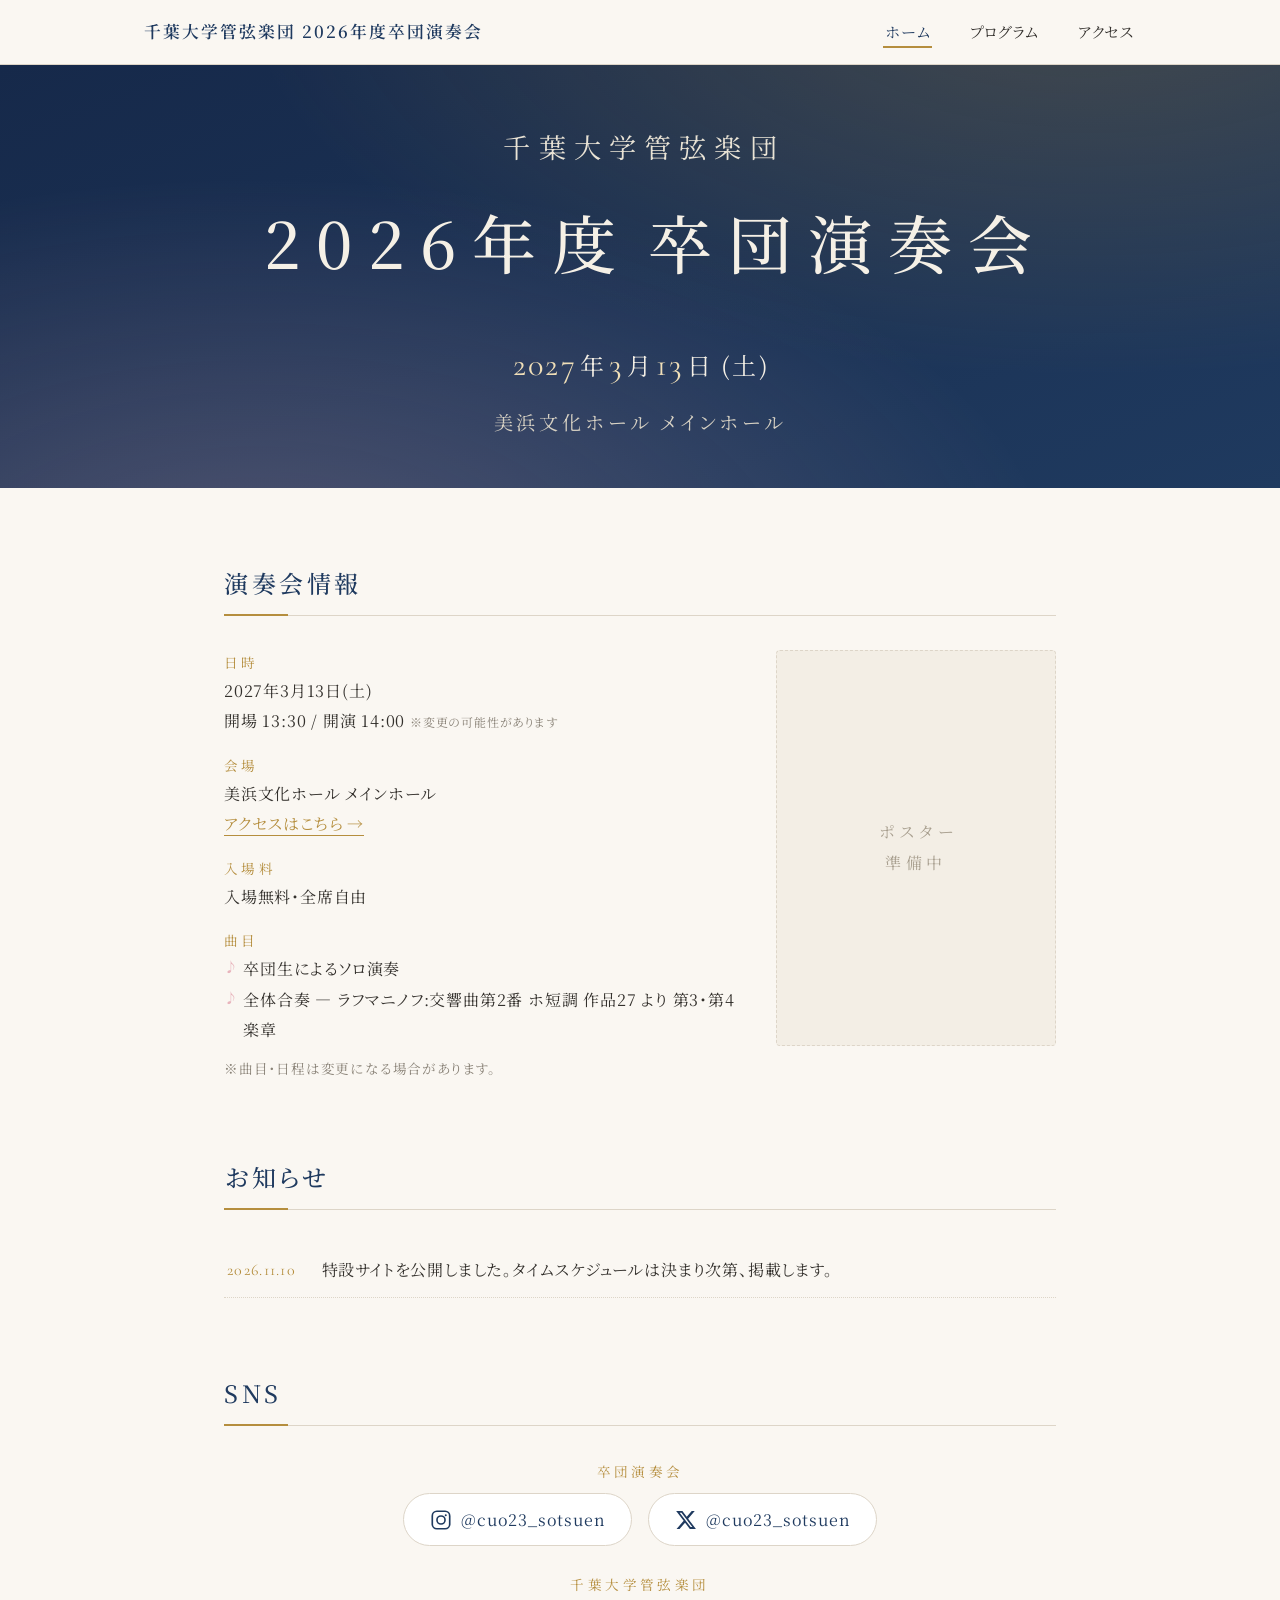
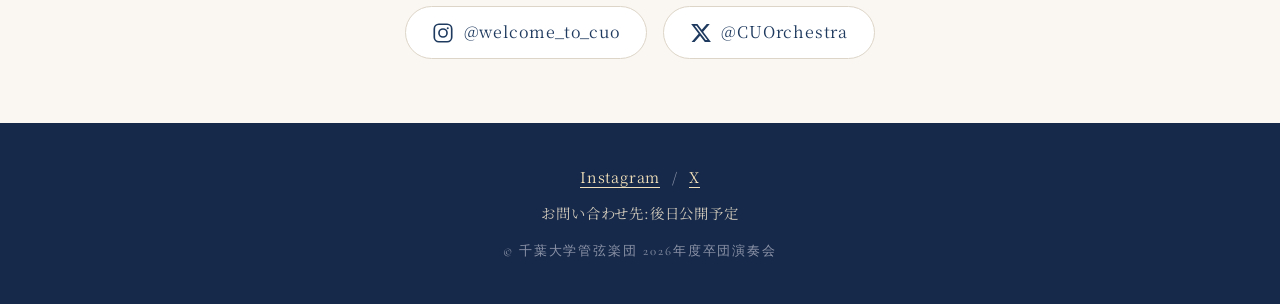
==== commit 6d3212d7: "英字ラベルを削除し、お知らせを一本化、卒団演奏会SNSアカウントを追加 - 見出し・下層ページ帯の英字サブラベルをすべて削除 - ヒーローの団体名を拡大し色を明るく調整 - お知らせと更新履歴を日付つ" ====
--- a/index.html
+++ b/index.html
@@ -53,7 +53,7 @@
 
 		<!-- ===== 演奏会情報 ===== -->
 		<section class="section">
-			<h2 class="headline"><span class="en">Concert</span>演奏会情報</h2>
+			<h2 class="headline">演奏会情報</h2>
 
 			<div class="concert-grid">
 				<div class="concert-info">
@@ -91,43 +91,48 @@
 
 		<!-- ===== お知らせ ===== -->
 		<section class="section">
-			<h2 class="headline"><span class="en">News</span>お知らせ</h2>
-			<!-- ▼▼▼ ここからお知らせの編集部分 ▼▼▼ -->
-			<div class="news-box">
-				<p>2026年度卒団演奏会の特設サイトを公開しました。<br>
-				タイムスケジュールは決まり次第、掲載します。</p>
-			</div>
-			<!-- ▲▲▲ ここまでお知らせの編集部分 ▲▲▲ -->
+			<h2 class="headline">お知らせ</h2>
+			<!-- ▼▼▼ 新しいお知らせを一番上に追加していく ▼▼▼ -->
+			<ul class="update-list">
+				<li>
+					<time datetime="2026-11-10">2026.11.10</time>
+					<p>特設サイトを公開しました。タイムスケジュールは決まり次第、掲載します。</p>
+				</li>
+			</ul>
+			<!-- ▲▲▲ ここまでお知らせ ▲▲▲ -->
 		</section>
 
 		<!-- ===== SNS ===== -->
 		<section class="section">
-			<h2 class="headline"><span class="en">Follow us</span>SNS</h2>
+			<h2 class="headline">SNS</h2>
 			<!-- ▼▼▼ ここからSNSの編集部分 ▼▼▼ -->
-			<div class="sns-buttons">
-				<a href="https://www.instagram.com/welcome_to_cuo/" target="_blank" rel="noopener" class="sns-btn">
-					<img src="img/icon-instagram.svg" alt="Instagram">
-					<span>@welcome_to_cuo</span>
-				</a>
-				<a href="https://x.com/CUOrchestra" target="_blank" rel="noopener" class="sns-btn">
-					<img src="img/icon-x.svg" alt="X">
-					<span>@CUOrchestra</span>
-				</a>
+			<div class="sns-group">
+				<p class="sns-group-label">卒団演奏会</p>
+				<div class="sns-buttons">
+					<a href="https://www.instagram.com/cuo23_sotsuen/" target="_blank" rel="noopener" class="sns-btn">
+						<img src="img/icon-instagram.svg" alt="Instagram">
+						<span>@cuo23_sotsuen</span>
+					</a>
+					<a href="https://x.com/cuo23_sotsuen" target="_blank" rel="noopener" class="sns-btn">
+						<img src="img/icon-x.svg" alt="X">
+						<span>@cuo23_sotsuen</span>
+					</a>
+				</div>
+			</div>
+			<div class="sns-group">
+				<p class="sns-group-label">千葉大学管弦楽団</p>
+				<div class="sns-buttons">
+					<a href="https://www.instagram.com/welcome_to_cuo/" target="_blank" rel="noopener" class="sns-btn">
+						<img src="img/icon-instagram.svg" alt="Instagram">
+						<span>@welcome_to_cuo</span>
+					</a>
+					<a href="https://x.com/CUOrchestra" target="_blank" rel="noopener" class="sns-btn">
+						<img src="img/icon-x.svg" alt="X">
+						<span>@CUOrchestra</span>
+					</a>
+				</div>
 			</div>
 			<!-- ▲▲▲ ここまでSNSの編集部分 ▲▲▲ -->
-		</section>
-
-		<!-- ===== 更新履歴 ===== -->
-		<section class="section">
-			<h2 class="headline"><span class="en">Updates</span>更新履歴</h2>
-			<!-- ▼▼▼ 新しい更新を一番上に追加していく ▼▼▼ -->
-			<ul class="update-list">
-				<li>
-					<time datetime="2026-11-10">2026.11.10</time>
-					<p>特設サイトを公開しました。</p>
-				</li>
-			</ul>
-			<!-- ▲▲▲ ここまで更新履歴 ▲▲▲ -->
 		</section>
 
 	</main>
@@ -135,7 +140,7 @@
 	<footer class="site-footer">
 		<!-- ▼▼▼ 連絡先を入れてください ▼▼▼ -->
 		<p class="footer-sns">
-			<a href="https://www.instagram.com/welcome_to_cuo/" target="_blank" rel="noopener" class="text-link">Instagram</a><span class="sep">/</span><a href="https://x.com/CUOrchestra" target="_blank" rel="noopener" class="text-link">X</a>
+			<a href="https://www.instagram.com/cuo23_sotsuen/" target="_blank" rel="noopener" class="text-link">Instagram</a><span class="sep">/</span><a href="https://x.com/cuo23_sotsuen" target="_blank" rel="noopener" class="text-link">X</a>
 		</p>
 		<p class="footer-contact">お問い合わせ先:後日公開予定</p>
 		<p class="copyright">&copy; 千葉大学管弦楽団 2026年度卒団演奏会</p>
--- a/css/style.css
+++ b/css/style.css
@@ -111,20 +111,11 @@
 	padding: 56px 24px 48px;
 }
 
-.hero-sub {
-	font-family: var(--latin);
-	font-style: italic;
-	font-size: 1.1rem;
+.hero-org {
+	font-size: clamp(1.25rem, 3.6vw, 1.7rem);
 	letter-spacing: 0.3em;
-	color: var(--sakura);
-	margin-bottom: 0.6em;
-}
-
-.hero-org {
-	font-size: clamp(1rem, 2.8vw, 1.3rem);
-	letter-spacing: 0.35em;
-	text-indent: 0.35em;
-	color: #d8d2c4;
+	text-indent: 0.3em;
+	color: #e9e3d5;
 	margin-bottom: 0.3em;
 }
 
@@ -208,15 +199,6 @@
 	background: var(--gold);
 }
 
-.headline .en {
-	display: block;
-	font-family: var(--latin);
-	font-style: italic;
-	font-size: 0.8rem;
-	letter-spacing: 0.35em;
-	color: var(--gold);
-}
-
 .lead { margin-bottom: 1.4em; }
 
 /* =========================
@@ -272,16 +254,8 @@
 }
 
 /* =========================
-   お知らせ・更新履歴
-   ========================= */
-.news-box {
-	background: #fff;
-	border: 1px solid var(--line);
-	border-left: 3px solid var(--gold);
-	border-radius: 4px;
-	padding: 24px 28px;
-}
-
+   お知らせ
+   ========================= */
 .update-list li {
 	display: flex;
 	gap: 1.6em;
@@ -373,6 +347,16 @@
 /* =========================
    SNS
    ========================= */
+.sns-group + .sns-group { margin-top: 1.6em; }
+
+.sns-group-label {
+	text-align: center;
+	font-size: 0.85rem;
+	letter-spacing: 0.25em;
+	color: var(--gold);
+	margin-bottom: 0.6em;
+}
+
 .sns-buttons {
 	display: flex;
 	justify-content: center;
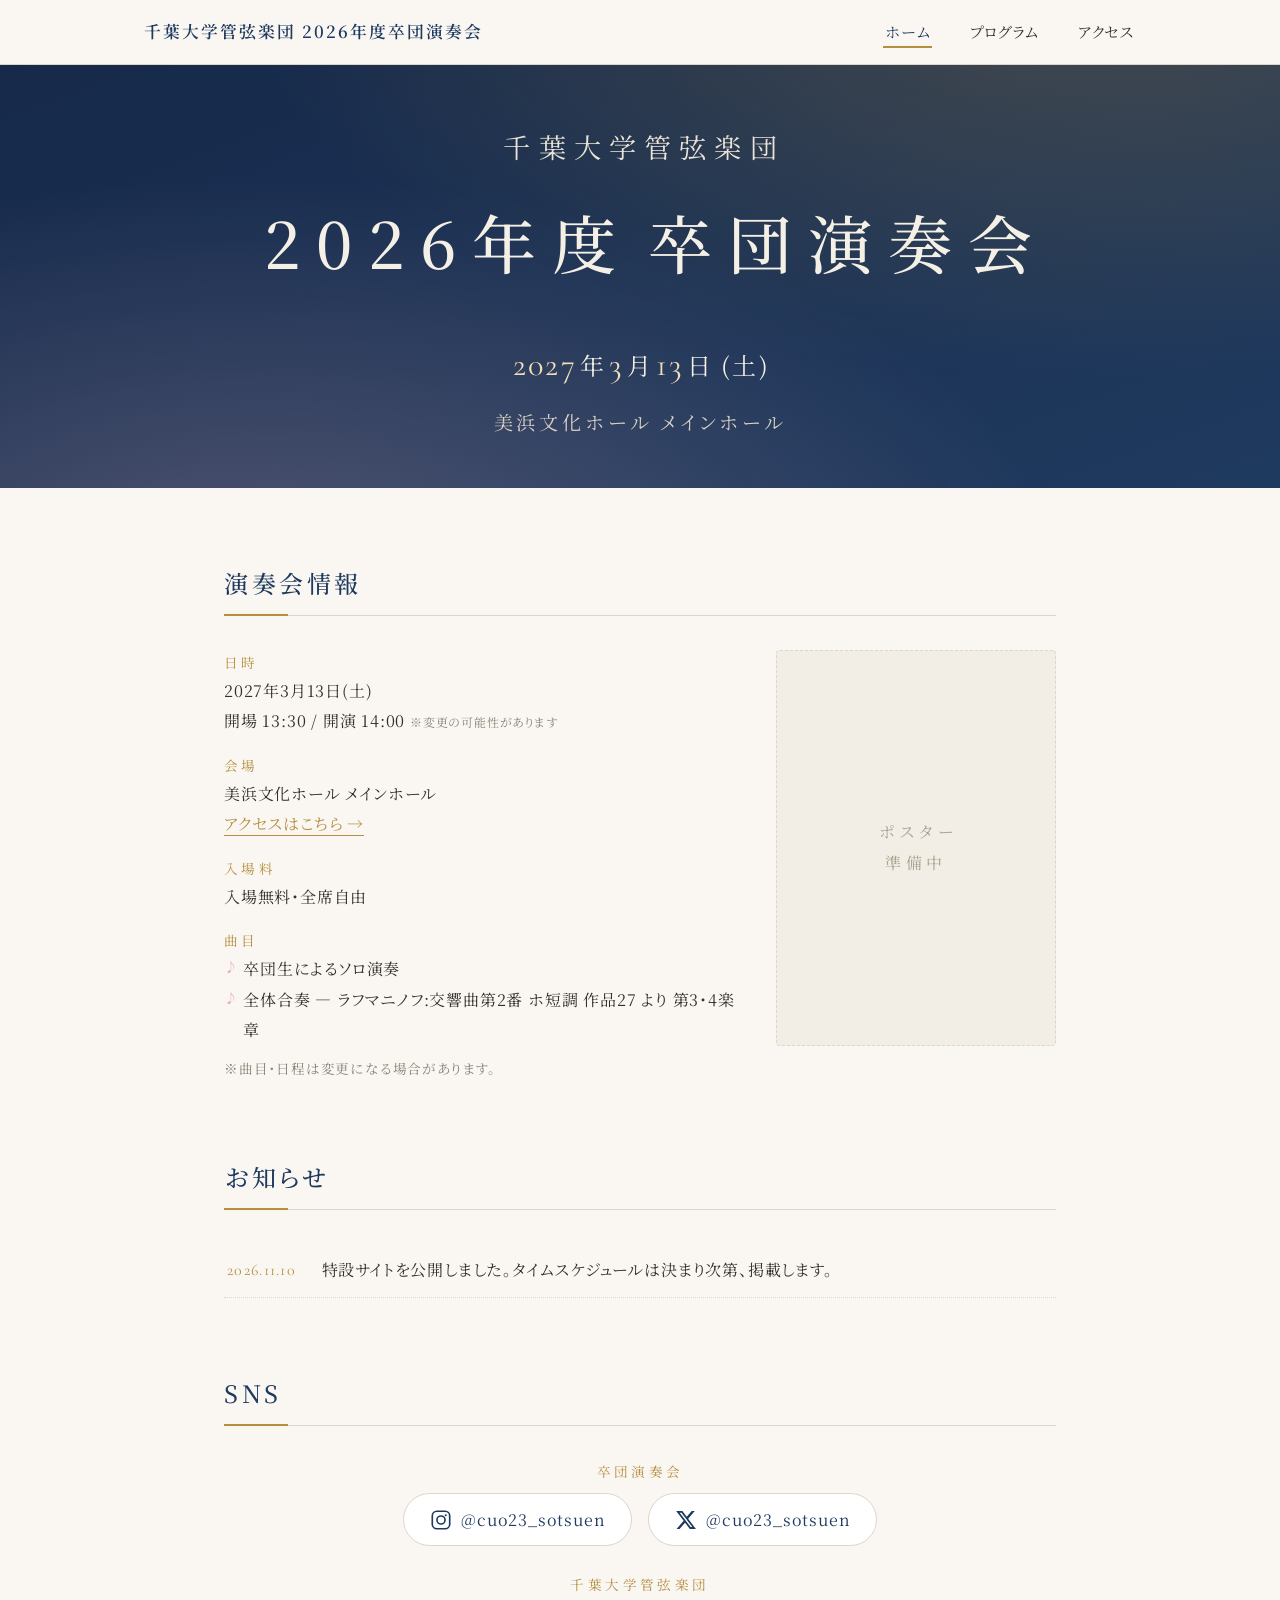
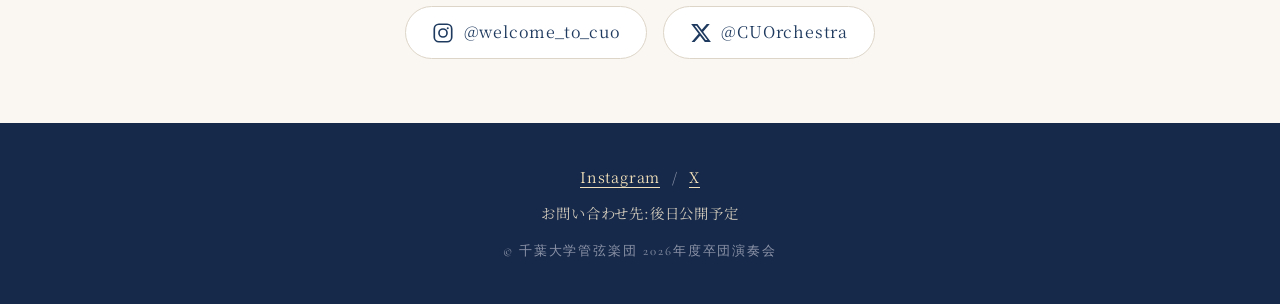
==== commit 547d5aee: "楽章表記を「第3・4楽章」に統一 Co-Authored-By: Claude Fable 5 <noreply@anthropic.com>" ====
--- a/index.html
+++ b/index.html
@@ -71,7 +71,7 @@
 						<dd>
 							<ul class="program-list">
 								<li>卒団生によるソロ演奏</li>
-								<li>全体合奏 — ラフマニノフ:交響曲第2番 ホ短調 作品27 より 第3・第4楽章</li>
+								<li>全体合奏 — ラフマニノフ:交響曲第2番 ホ短調 作品27 より 第3・4楽章</li>
 							</ul>
 							<p class="note">※曲目・日程は変更になる場合があります。</p>
 						</dd>
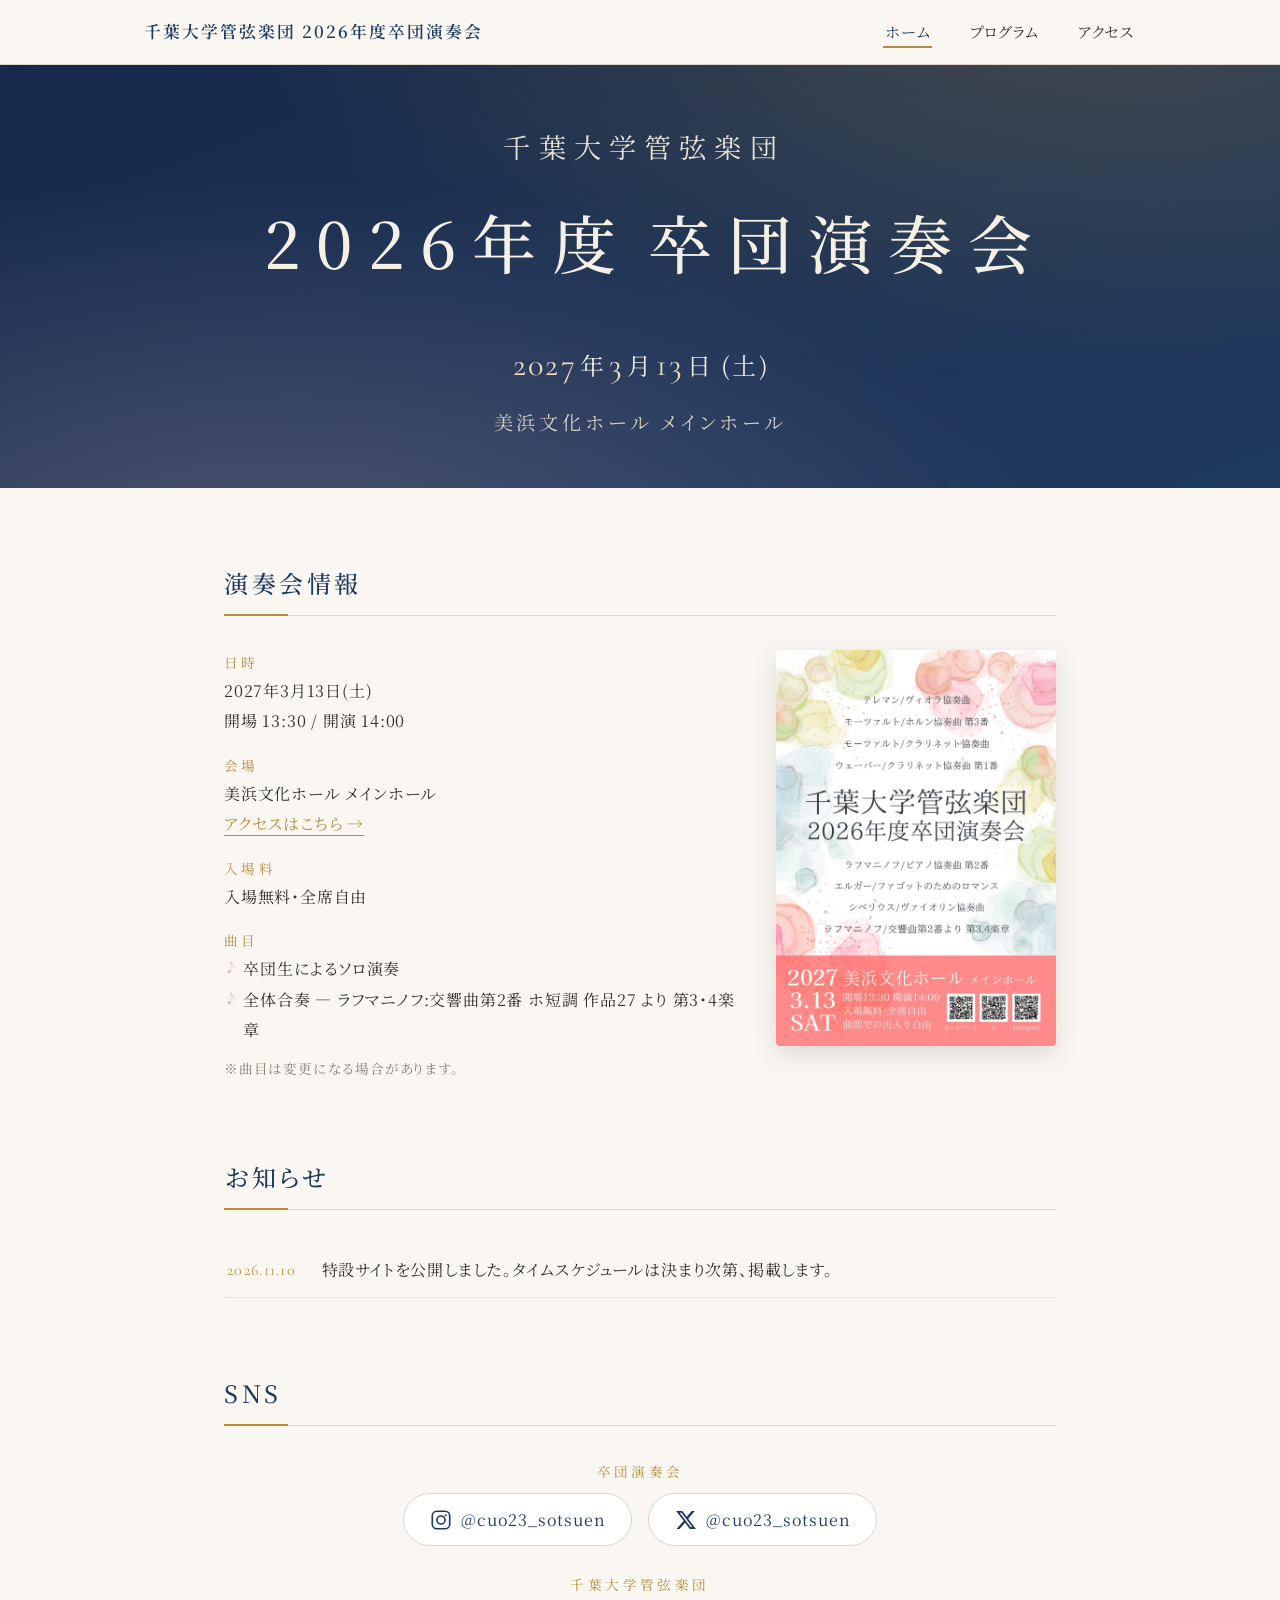
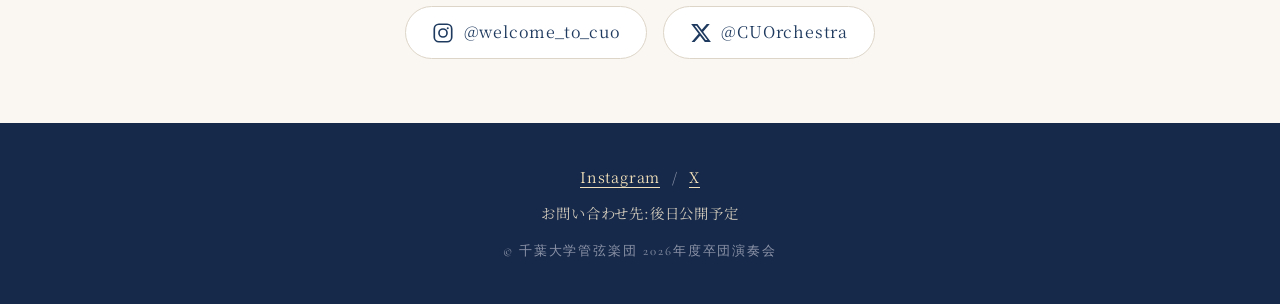
==== commit f819ca8e: "ポスターを掲載し、日程・アクセス表記をチラシに合わせて更新 Co-Authored-By: Claude Fable 5.2 <noreply@anthropic.com>" ====
--- a/index.html
+++ b/index.html
@@ -61,7 +61,7 @@
 					<dl class="info-list">
 						<dt>日時</dt>
 						<dd>2027年3月13日(土)<br>
-							開場 13:30 / 開演 14:00 <small>※変更の可能性があります</small></dd>
+							開場 13:30 / 開演 14:00</dd>
 						<dt>会場</dt>
 						<dd>美浜文化ホール メインホール<br>
 							<a href="access.html" class="text-link">アクセスはこちら →</a></dd>
@@ -73,17 +73,17 @@
 								<li>卒団生によるソロ演奏</li>
 								<li>全体合奏 — ラフマニノフ:交響曲第2番 ホ短調 作品27 より 第3・4楽章</li>
 							</ul>
-							<p class="note">※曲目・日程は変更になる場合があります。</p>
+							<p class="note">※曲目は変更になる場合があります。</p>
 						</dd>
 					</dl>
 					<!-- ▲▲▲ ここまで演奏会情報の編集部分 ▲▲▲ -->
 				</div>
 
 				<div class="poster">
-					<!-- ▼▼▼ ポスターができたら下の div を消して <img src="img/poster.jpg" alt="2026年度卒団演奏会ポスター"> に差し替え ▼▼▼ -->
-					<div class="poster-placeholder">
-						<p>ポスター<br>準備中</p>
-					</div>
+					<!-- ▼▼▼ ポスター:差し替えるときは img/poster.jpg を上書き(クリックで拡大表示) ▼▼▼ -->
+					<a href="img/poster.jpg" target="_blank" rel="noopener">
+						<img src="img/poster.jpg" alt="千葉大学管弦楽団 2026年度卒団演奏会 ポスター" width="1200" height="1697">
+					</a>
 					<!-- ▲▲▲ ここまでポスター ▲▲▲ -->
 				</div>
 			</div>
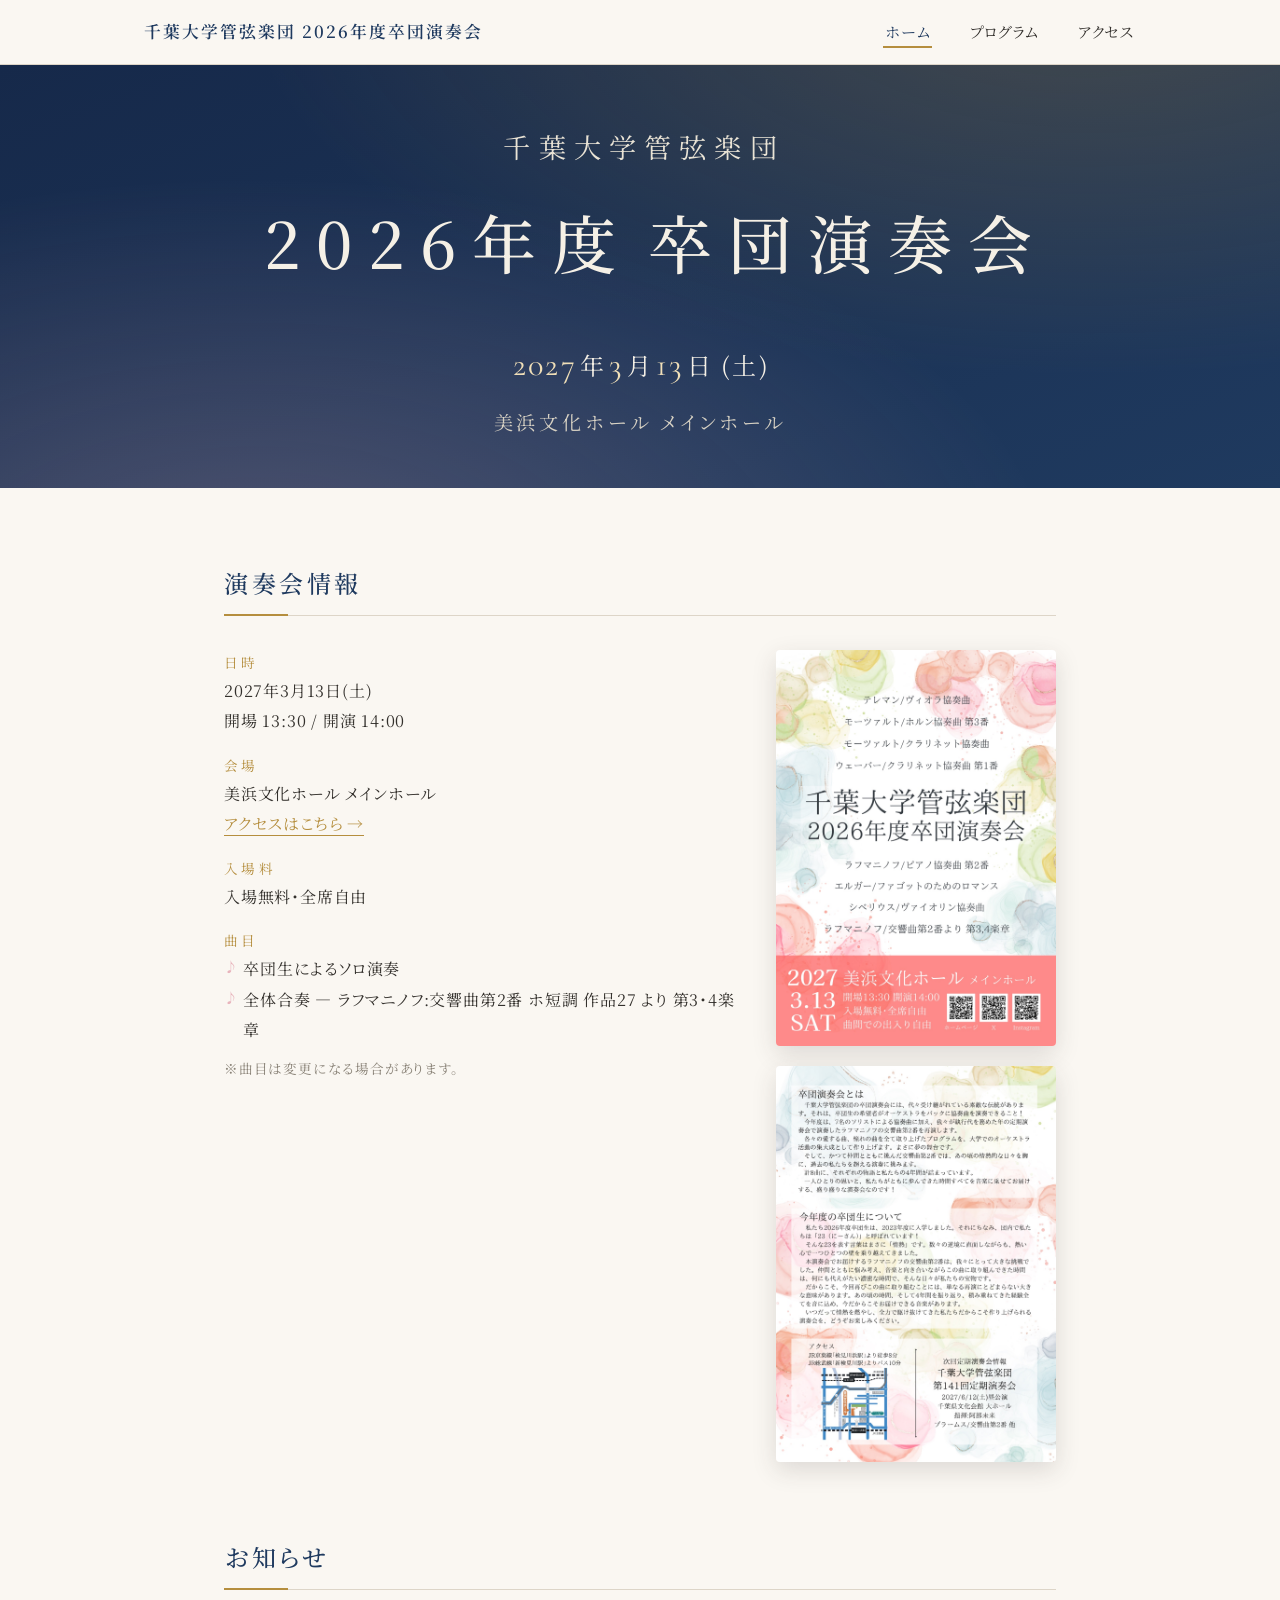
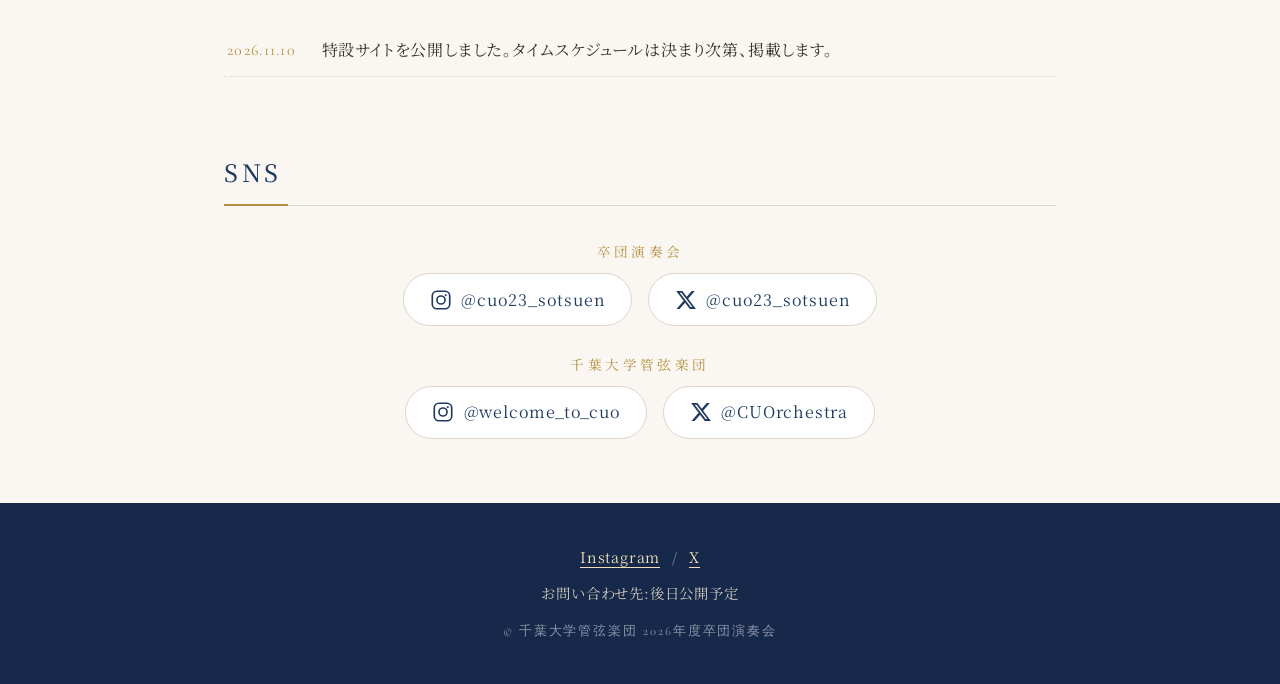
==== commit 95b35fb2: "チラシ裏面を掲載 Co-Authored-By: Claude Fable 5.2 <noreply@anthropic.com>" ====
--- a/index.html
+++ b/index.html
@@ -84,6 +84,9 @@
 					<a href="img/poster.jpg" target="_blank" rel="noopener">
 						<img src="img/poster.jpg" alt="千葉大学管弦楽団 2026年度卒団演奏会 ポスター" width="1200" height="1697">
 					</a>
+					<a href="img/poster-back.jpg" target="_blank" rel="noopener">
+						<img src="img/poster-back.jpg" alt="千葉大学管弦楽団 2026年度卒団演奏会 チラシ裏面(卒団演奏会の紹介・アクセス・次回定期演奏会情報)" width="1200" height="1697" loading="lazy">
+					</a>
 					<!-- ▲▲▲ ここまでポスター ▲▲▲ -->
 				</div>
 			</div>
--- a/css/style.css
+++ b/css/style.css
@@ -248,6 +248,9 @@
 	border-radius: 4px;
 }
 
+.poster a { display: block; }
+.poster a + a { margin-top: 20px; }
+
 .poster img {
 	border-radius: 4px;
 	box-shadow: 0 8px 24px rgba(51, 48, 44, 0.15);
